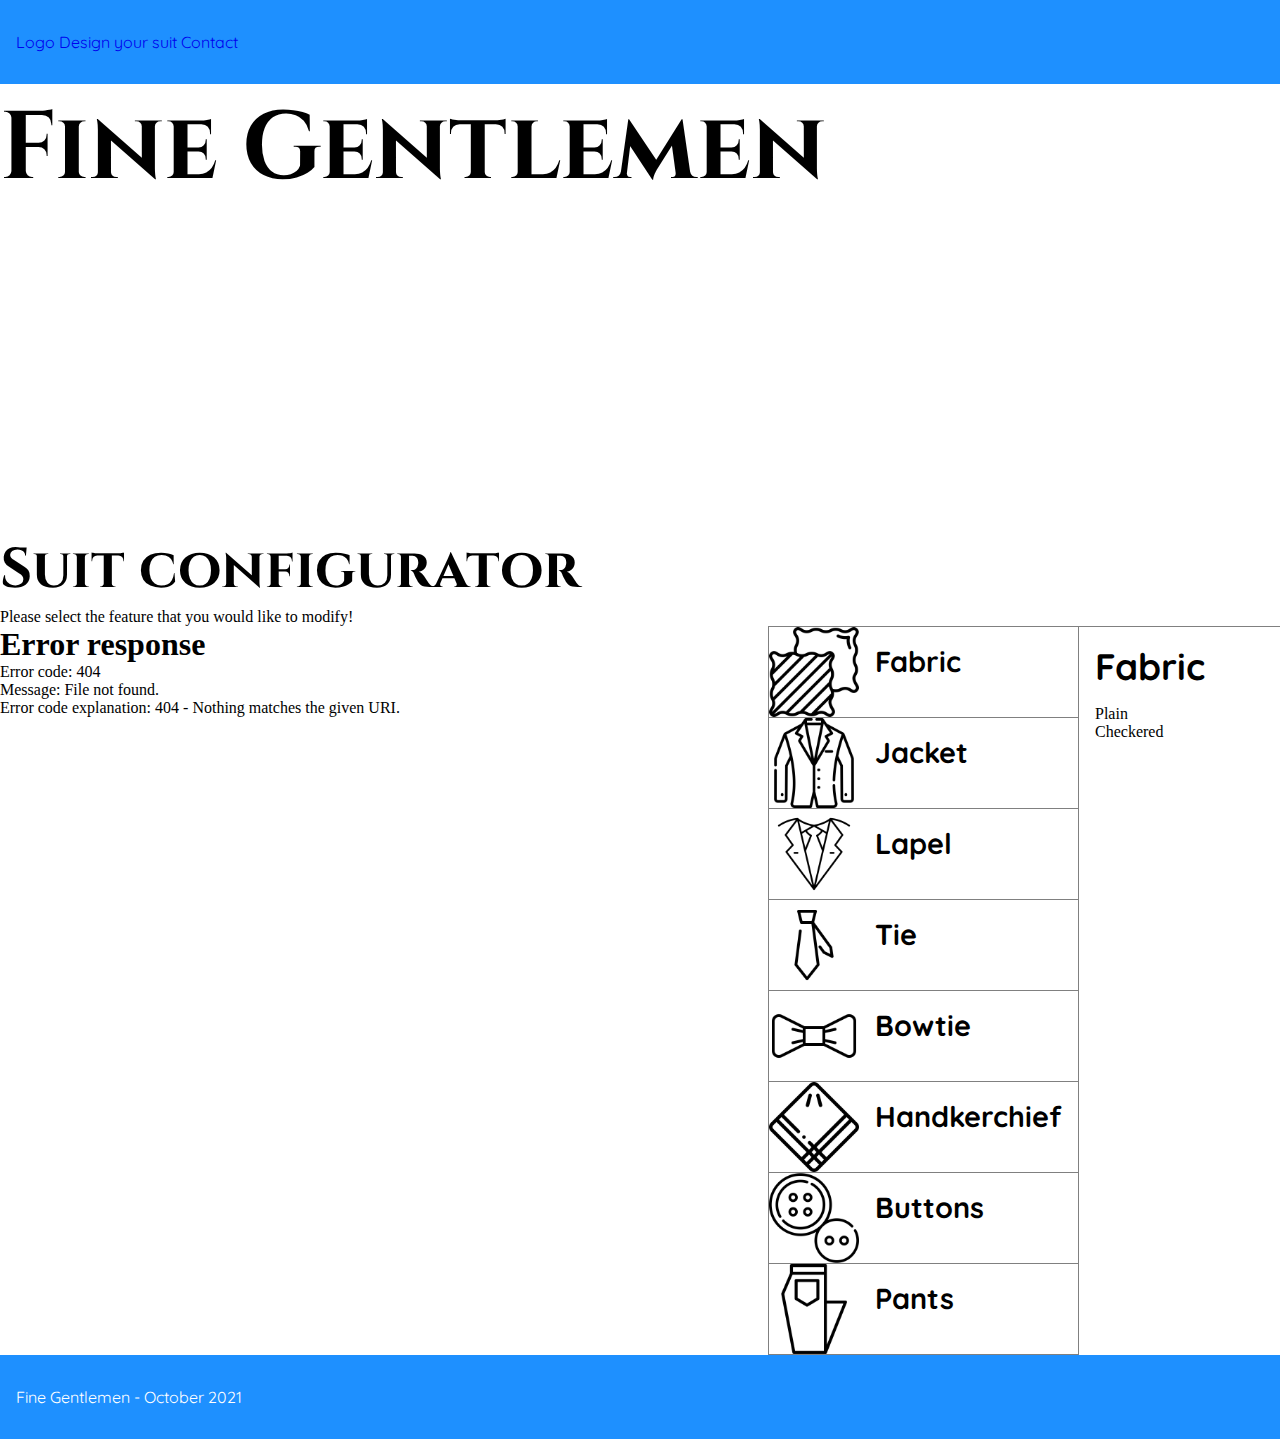
==== index.html @ 58d12330 "Icon_text_fix" ====
<!DOCTYPE html>
<html lang="en">
  <head>
    <meta charset="UTF-8" />
    <meta name="viewport" content="width=device-width, initial-scale=1.0" />
    <meta name="robots" content="noindex" />
    <link rel="preconnect" href="https://fonts.googleapis.com" />
    <link rel="preconnect" href="https://fonts.gstatic.com" crossorigin />
    <link href="https://fonts.googleapis.com/css2?family=Cinzel:wght@600&family=Quicksand:wght@300&display=swap" rel="stylesheet" />
    <link rel="stylesheet" href="style.css" />
    <title>Suit Configurator</title>
  </head>
  <body>
    <header>
      <nav>
        <a class="nav-text" href="#">Logo</a>
        <a class="nav-text" href="#">Design your suit</a>
        <a class="nav-text" href="#">Contact</a>
      </nav>
    </header>

    <main>
      <section id="splash">
        <h1 class="splash-text">Fine Gentlemen</h1>
      </section>

      <h2 class="xl-text">Suit configurator</h2>
      <p>Please select the feature that you would like to modify!</p>

      <section id="configurator">
        <div id="product-preview">
          <img id="Suit_img" src="images/Suit1.png" alt="Basic suit" class="basic" data-feature="basic" />
          <!-- TODO: Add all feature image layers -->
        </div>

        <div id="menu">
          <ul id="attribute-panel">
            <li class="attribute" data-feature="fabric">
              <div class="attribute-header">
                <img class="attribute-img" src="images/fabricsIcon.png" alt="Fabrics Icon" />
                <h4 class="menu-text">Fabric</h4>
              </div>
            </li>

            <li class="attribute" data-feature="jacket">
              <div class="attribute-header">
                <img class="attribute-img" src="images/suitIcon.png" alt="Suit Icon" />
                <h4 class="menu-text">Jacket</h4>
              </div>
            </li>

            <li class="attribute" data-feature="lapel">
              <div class="attribute-header">
                <img class="attribute-img" src="images/LapelIcon.png" alt="Lapel Icon" />
                <h4 class="menu-text">Lapel</h4>
              </div>
            </li>


            <li class="attribute" data-feature="Tie">
              <div class="attribute-header">
                <img class="attribute-img" src="images/tieIcon.png" alt="" />
                <h4 class="menu-text">Tie</h4>
              </div>
            </li>


            <li class="attribute" data-feature="Bowtie">
              <div class="attribute-header">
                <img class="attribute-img" src="images/bowtieIcon.png" alt="" />
                <h4 class="menu-text">Bowtie</h4>
              </div>
            </li>
            <li class="attribute" data-feature="Handkerchief">
              <div class="attribute-header">
                <img class="attribute-img" src="images/handkerchiefIcon.png" alt="" />
                <h4 class="menu-text">Handkerchief</h4>
              </div>
            </li>

            <li class="attribute" data-feature="buttons">
              <div class="attribute-header">
                <img class="attribute-img" src="images/buttonIcon.png" alt="" />
                <h4 class="menu-text">Buttons</h4>
              </div>
            </li>

            <li class="attribute" data-feature="pants">
              <div class="attribute-header">
                <img class="attribute-img" src="images/pantsIcon.png" alt="" />
                <h4 class="menu-text">Pants</h4>
              </div>
            </li>
          </ul>

          <div id="flyout-menu">
            <div class="flyout-panel flyout-panel-display" data-feature="fabric">
              <div class="flyout-header"><h3 class="menu-header-text">Fabric</h3></div>
              <div class="flyout-content">
                <div class="option option-selected">Plain</div>
                <div class="option">Checkered</div>
              </div>
            </div>

            <div class="flyout-panel" data-feature="jacket">
              <div class="flyout-header"><h3 class="menu-header-text">Jacket</h3></div>
              <div class="flyout-content">
                <div class="color-swatches">
                  <div class="color black"></div>
                  <div class="color darkblue color-active"></div>
                  <div class="color lightblue"></div>
                  <div class="color mint"></div>
                </div>
                <div class="color-swatches">
                  <div class="color green"></div>
                  <div class="color white"></div>
                  <div class="color pink"></div>
                  <div class="color purple"></div>
                </div>
              </div>
            </div>

            <div class="flyout-panel" data-feature="lapel">
              <div class="flyout-header"><h3 class="menu-header-text">Lapel</h3></div>
              <div class="flyout-content">
                <div class="color-swatches">
                  <div class="color black color-active"></div>
                  <div class="color darkblue"></div>
                  <div class="color lightblue"></div>
                  <div class="color mint"></div>
                </div>
                <div class="color-swatches">
                  <div class="color green"></div>
                  <div class="color white"></div>
                  <div class="color pink"></div>
                  <div class="color purple"></div>
                </div>
              </div>
            </div>

            <div class="flyout-panel" data-feature="shirt">
              <div class="flyout-header"><h3 class="menu-header-text">Shirt</h3></div>
              <div class="flyout-content">
                <div class="color-swatches">
                  <div class="color black"></div>
                  <div class="color darkblue"></div>
                  <div class="color lightblue"></div>
                  <div class="color mint"></div>
                </div>
                <div class="color-swatches">
                  <div class="color green"></div>
                  <div class="color white color-active"></div>
                  <div class="color pink"></div>
                  <div class="color purple"></div>
                </div>
              </div>
            </div>

            <div class="flyout-panel" data-feature="accessories">
              <div class="flyout-header"><h3 class="menu-header-text">Accessories</h3></div>
              <div class="flyout-content">
                <div class="option">No thanks</div>
                <div class="option option-selected">Tie</div>
                <div class="option">Bowtie</div>
                <div class="color-swatches">
                  <div class="color black color-active"></div>
                  <div class="color darkblue"></div>
                  <div class="color lightblue"></div>
                  <div class="color mint"></div>
                </div>
                <div class="color-swatches">
                  <div class="color green"></div>
                  <div class="color white"></div>
                  <div class="color pink"></div>
                  <div class="color purple"></div>
                </div>
              </div>
            </div>

            <div class="flyout-panel" data-feature="pocket-square">
              <div class="flyout-header"><h3 class="menu-header-text">Pocket square</h3></div>
              <div class="flyout-content">
                <div class="option option-selected">No thanks</div>
                <div class="option">Yes please</div>
                <div class="color-swatches">
                  <div class="color-swatches">
                    <div class="color black"></div>
                    <div class="color darkblue"></div>
                    <div class="color lightblue"></div>
                    <div class="color mint"></div>
                  </div>
                  <div class="color-swatches">
                    <div class="color green"></div>
                    <div class="color white color-active"></div>
                    <div class="color pink"></div>
                    <div class="color purple"></div>
                  </div>
              </div>
            </div>

            <div class="flyout-panel" data-feature="pocket-flaps">
              <div class="flyout-header"><h3 class="menu-header-text">Pocket flaps</h3></div>
              <div class="flyout-content">
                <div class="option option-selected">No thanks</div>
                <div class="option">Yes please</div>
              </div>
            </div>

            <div class="flyout-panel" data-feature="buttons">
              <div class="flyout-header"><h3 class="menu-header-text">Buttons</h3></div>
              <div class="flyout-content">
                <div class="option option-selected">1 button</div>
                <div class="option">2 buttons</div>
              </div>
            </div>

            <div class="flyout-panel" data-feature="pants">
              <div class="flyout-header"><h3 class="menu-header-text">Pants</h3></div>
              <div class="flyout-content">
                <div class="color-swatches">
                  <div class="color-swatches">
                    <div class="color black"></div>
                    <div class="color darkblue color-active"></div>
                    <div class="color lightblue"></div>
                    <div class="color mint"></div>
                  </div>
                  <div class="color-swatches">
                    <div class="color green"></div>
                    <div class="color white"></div>
                    <div class="color pink"></div>
                    <div class="color purple"></div>
                  </div>
                </div>
              </div>
            </div>
          </div>
        </div>
      </section>
    </main>

    <footer>
      <p class="nav-text">Fine Gentlemen - October 2021</p>
    </footer>
    <script src="mainscript.js"></script>
  </body>
</html>
---- style.css ----
* {
  margin: 0;
  padding: 0;
  box-sizing: border-box;
}

html {
  overflow-x: hidden;
}

img {
  width: 100%;
}
#Suit_img {
  height: 60rem;
  width: 20rem;
  margin: 2rem;
  margin-left: 16rem;
}

/* GENERAL STYLING */
header {
  background-color: dodgerblue;
  color: white;
  padding: 2rem 1rem;
}

main {
  background-color: #fff;
}

footer {
  background-color: dodgerblue;
  color: white;
  padding: 2rem 1rem;
}

ul,
li {
  list-style: none;
}

a {
  text-decoration: none;
}

.splash-text {
  font-family: "Cinzel", serif;
  font-size: 6rem;
}

.xl-text {
  font-family: "Cinzel", serif;
  font-size: 3.5rem;
}

.menu-header-text {
  font-family: "Quicksand", sans-serif;
  font-size: 2.3rem;
  padding: 1rem 0 1rem 1rem;
}

.menu-text {
  font-family: "Quicksand", sans-serif;
  font-size: 1.8rem;
  padding: 1rem 1rem 1rem;
}

.attribute-header {
  display: flex;
  text-align: center;
}

.nav-text {
  font-family: "Quicksand", sans-serif;
  font-size: 1rem;
}

.flyout-content {
  padding-left: 1rem;
}

/* SPLASH */
#splash {
  height: 35vw;
  background-image: url("images/splash.jpg");
  background-size: cover;
  background-repeat: no-repeat;
}

/* CONFIGURATOR */
#configurator {
  display: grid;
  grid-template-columns: 3fr 2fr;
}

#menu {
  display: grid;
  grid-template-columns: 1fr 1fr;
}

#product-preview .hide {
  opacity: 0;
}
.attribute-img {
  width: 90px;
  height: 90px;
}

.flyout-panel {
  position: absolute;
  transform: translateX(180%);
  transition: transform 0.3s;
}

.flyout-panel-display {
  transform: translateX(0%);
}

/* Options */
#attribute-panel:first-child {
  border-top: 1px solid grey;
}

li {
  border-right: 1px solid grey;
  border-bottom: 1px solid grey;
  border-left: 1px solid grey;
}

li:hover {
  background-color: #eaeaea;
}

#flyout-menu {
  border-top: 1px solid grey;
}

/* .option-selected */

/* Color swatches */
.color-swatches {
  display: flex;
  flex-direction: row;
  justify-content: space-evenly;
}

.color-active {
  outline: 3px solid orange;
}

.color {
  width: 2rem;
  height: 2rem;
  border-radius: 50%;
}

/* COLORS */
.black {
  background-color: rgb(28, 26, 26);
}

.darkblue {
  background-color: rgb(12, 32, 143);
}

.green {
  background-color: rgb(16, 99, 29);
}

.lightblue {
  background-color: rgb(142, 225, 250);
}

.mint {
  background-color: rgb(131, 255, 214);
}

.pink {
  background-color: rgb(227, 98, 162);
}

.purple {
  background-color: rgb(85, 15, 135);
}

.white {
  background-color: rgb(240, 240, 240);
}
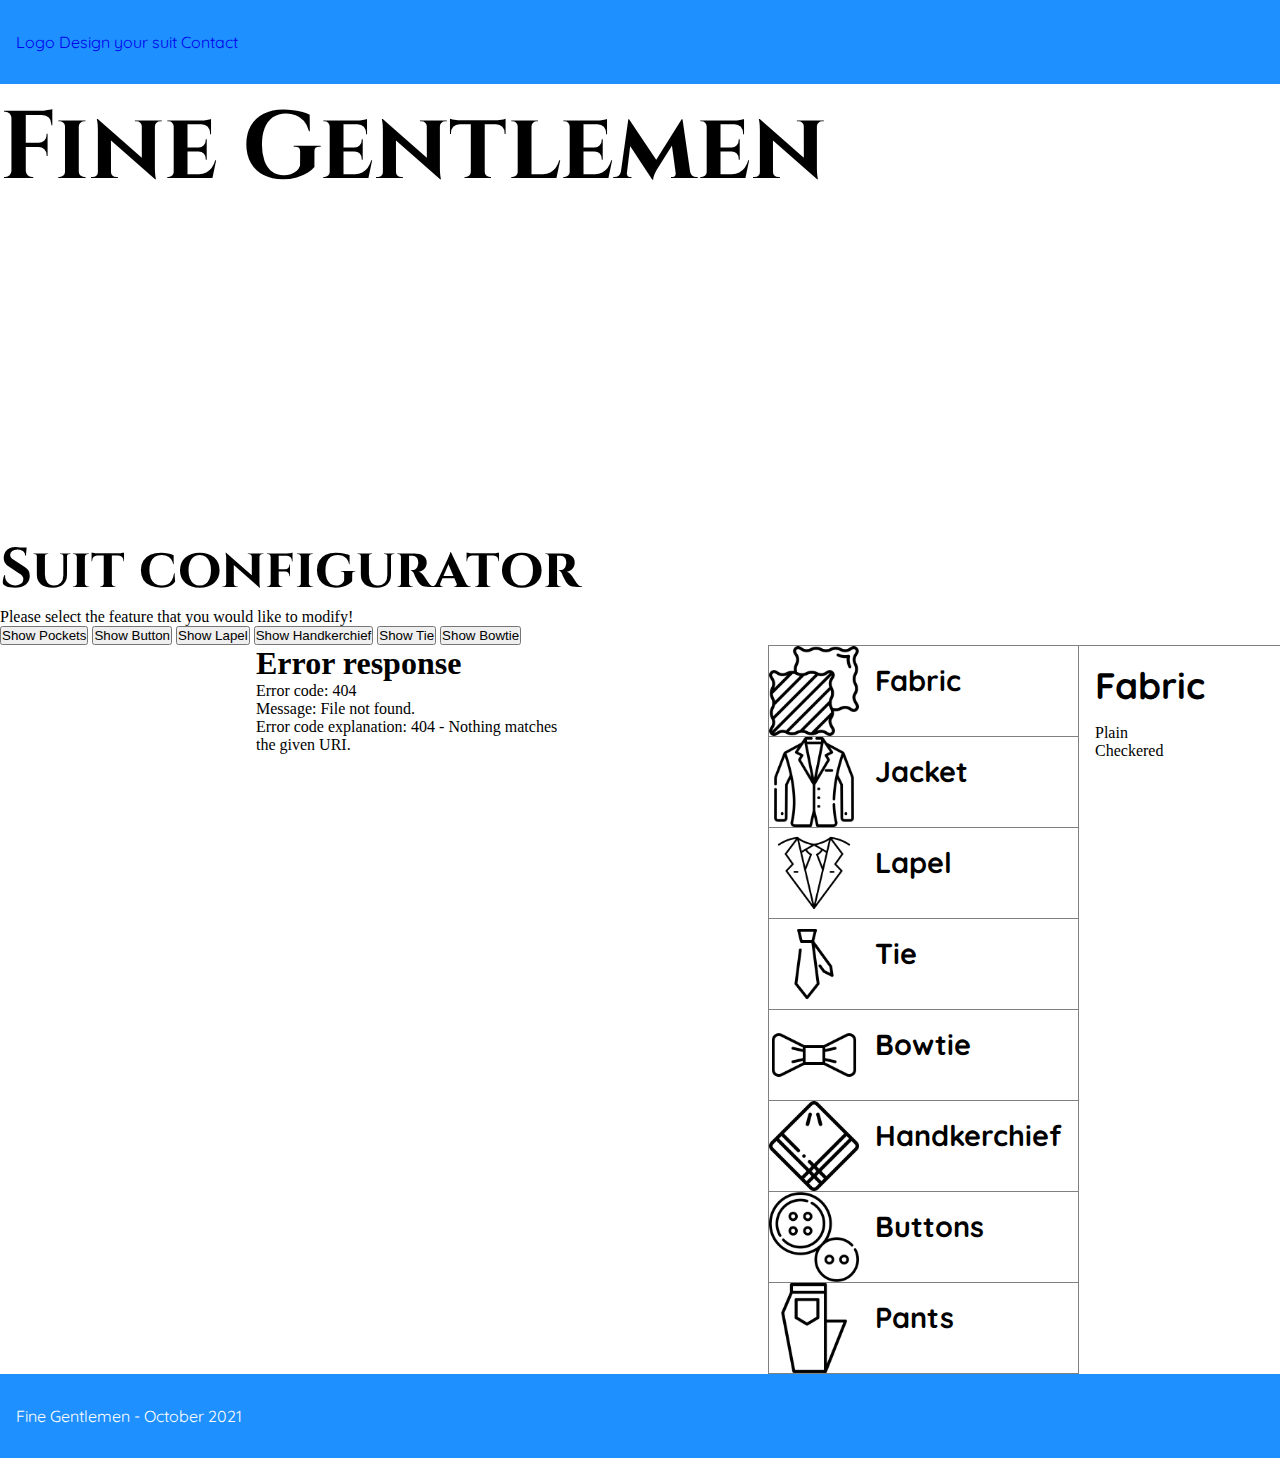
==== commit d13cf058: "Layers_fixed_with_JavaScript" ====
--- a/index.html
+++ b/index.html
@@ -26,10 +26,35 @@
 
       <h2 class="xl-text">Suit configurator</h2>
       <p>Please select the feature that you would like to modify!</p>
-
+        <button onclick="TogglePockets()">Show Pockets</button>
+        <button onclick="ToggleButton()">Show Button</button>
+        <button onclick="ToggleLapel()">Show Lapel</button>
+        <button onclick="ToggleHandkerchief()">Show Handkerchief</button>
+        <button onclick="ToggleTie()">Show Tie</button>
+        <button onclick="ToggleBowtie()">Show Bowtie</button>
       <section id="configurator">
         <div id="product-preview">
-          <img id="Suit_img" src="images/Suit1.png" alt="Basic suit" class="basic" data-feature="basic" />
+         
+          <img id="Layer1" src="images/Suit1.png" alt="Basic suit" class="basic" data-feature="basic" />
+          <div id="myPockets">
+          <img id="Layer2" src="images/Suit2.png" alt="Pockets" class="basic" data-feature="basic" />
+          </div>
+            <div id="myButton">
+          <img id="Layer3" src="images/Suit3.png" alt="Button" class="basic" data-feature="basic" />
+            </div>
+            <div id="myLapel">
+          <img id="Layer4" src="images/Suit4.png" alt="Lapel" class="basic" data-feature="basic" />
+            </div>
+            <div id="myHandkerchief">
+          <img id="Layer5" src="images/Suit5.png" alt="Handkerchief" class="basic" data-feature="basic" />
+            </div>
+                <div id="myTie">
+          <img id="Layer6" src="images/Suit6.png" alt="Tie" class="basic" data-feature="basic" />
+            </div>
+            <div id="myBowtie">
+          <img id="Layer7" src="images/Suit7.png" alt="Bowtie" class="basic" data-feature="basic" />
+            </div>
+          
           <!-- TODO: Add all feature image layers -->
         </div>
 
--- a/style.css
+++ b/style.css
@@ -10,13 +10,71 @@
 
 img {
   width: 100%;
-}
-#Suit_img {
-  height: 60rem;
+
+}
+#product-preview {
+    
+  height: 20rem;
   width: 20rem;
-  margin: 2rem;
-  margin-left: 16rem;
-}
+margin-left: 16rem;
+    
+}
+#Layer1
+{
+ position: relative;
+  top: 0;
+  left: 0;
+}
+#Layer2
+{
+    position: absolute;
+top: 68rem;
+left: 19em;
+width: 14rem;
+}
+
+#Layer3
+{
+       position: absolute;
+    top: 68rem;
+    left: 25rem;
+    width: 3rem;
+}
+#Layer4
+{
+   position: absolute;
+top: 49rem;
+left: 18.2rem;
+width: 16rem;
+height: 14em;
+}
+#Layer5
+{
+position: absolute;
+top: 55rem;
+left: 29rem;
+width: 3rem;
+height: 2rem;
+}
+#Layer6
+{
+  position: absolute;
+top: 49.3rem;
+left: 24.6rem;
+width: 3rem;
+height: 13rem;
+}
+#Layer7
+{
+   position: absolute;
+top: 49.3rem;
+left: 23.3rem;
+width: 6rem;
+height: 3rem;
+}
+
+
+
 
 /* GENERAL STYLING */
 header {
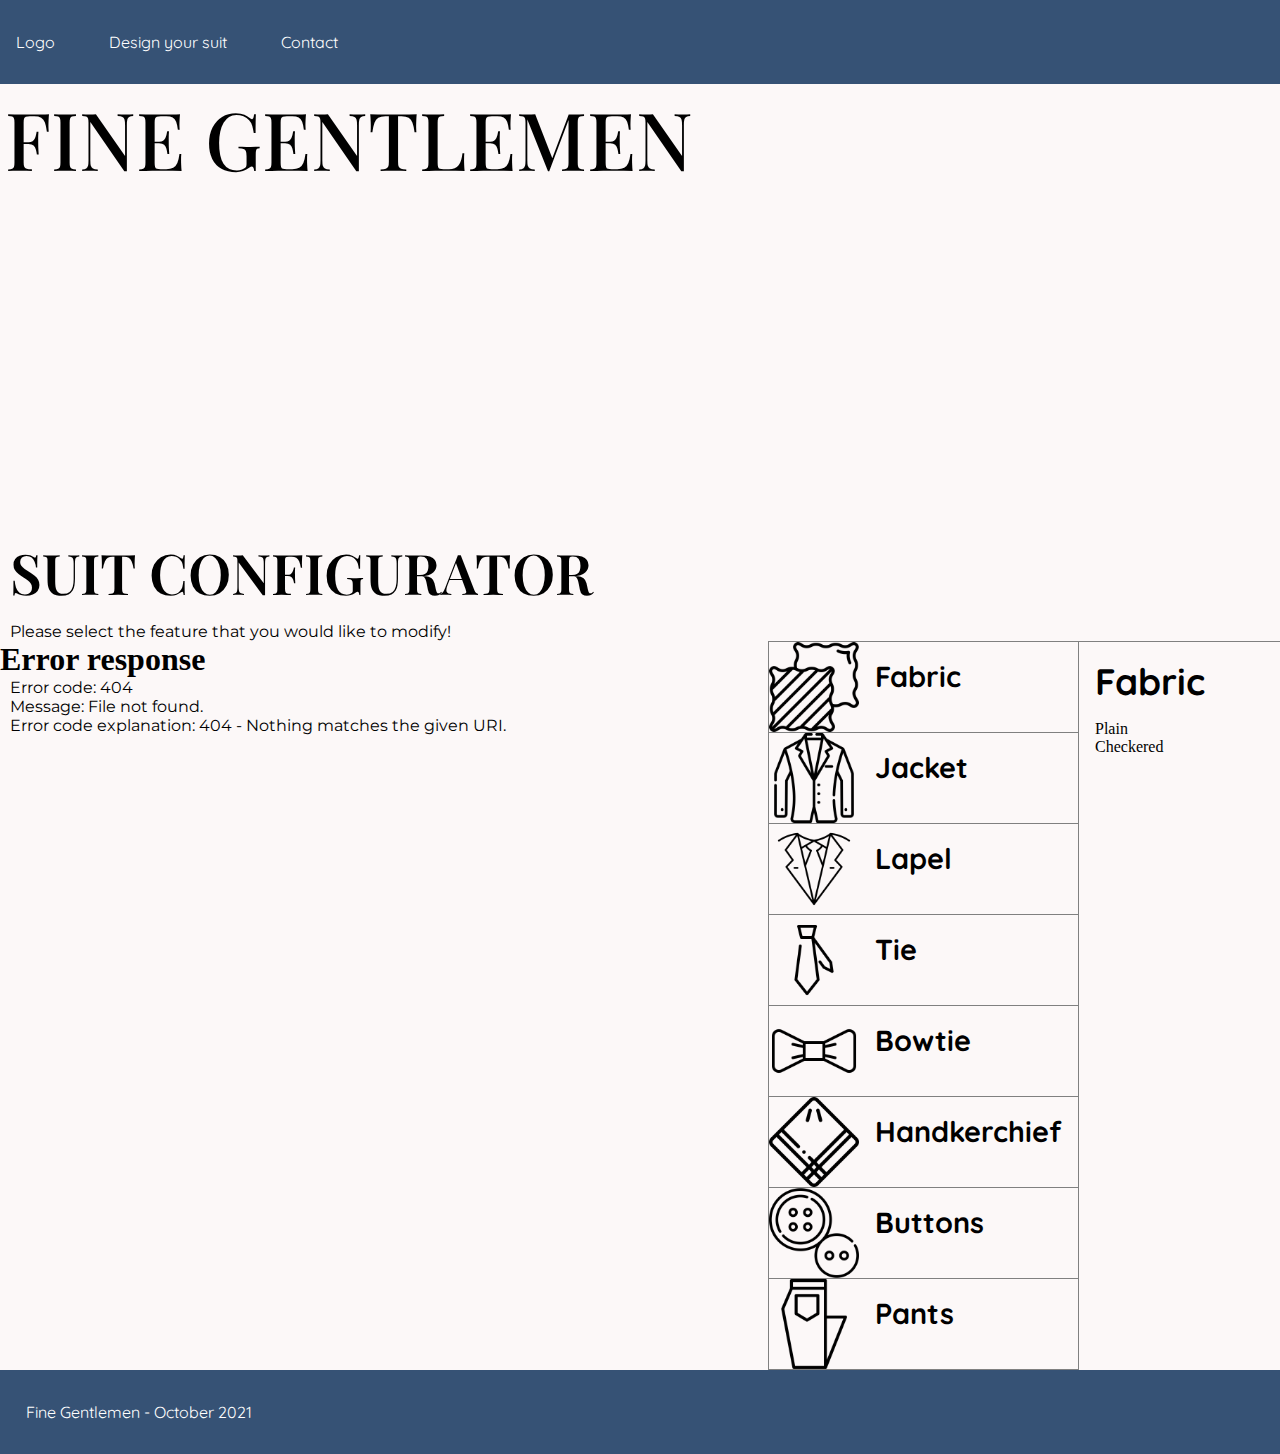
==== commit cbd55cff: "Contact page and styling (footer, header, fonts)" ====
--- a/index.html
+++ b/index.html
@@ -8,53 +8,33 @@
     <link rel="preconnect" href="https://fonts.gstatic.com" crossorigin />
     <link href="https://fonts.googleapis.com/css2?family=Cinzel:wght@600&family=Quicksand:wght@300&display=swap" rel="stylesheet" />
     <link rel="stylesheet" href="style.css" />
+    <link rel="preconnect" href="https://fonts.googleapis.com"> 
+    <link rel="preconnect" href="https://fonts.gstatic.com" crossorigin> 
+    <link href="https://fonts.googleapis.com/css2?family=Lora:wght@500&family=Montserrat:wght@300;400&family=Playfair+Display:wght@500;600&display=swap" rel="stylesheet">
     <title>Suit Configurator</title>
   </head>
   <body>
     <header>
       <nav>
-        <a class="nav-text" href="#">Logo</a>
-        <a class="nav-text" href="#">Design your suit</a>
-        <a class="nav-text" href="#">Contact</a>
+        <a class="nav-text" href="index.html">Logo</a>
+        <a class="nav-text" href="#configurator">Design your suit</a>
+        <a class="nav-text" href="contact.html">Contact</a>
       </nav>
     </header>
 
     <main>
-      <section id="splash">
-        <h1 class="splash-text">Fine Gentlemen</h1>
+      <section id="splashMain">
+        <div>
+        <h1 class="splash-text">FINE GENTLEMEN</h1>
+      </div>
       </section>
 
-      <h2 class="xl-text">Suit configurator</h2>
+      <h2 class="xl-text">SUIT CONFIGURATOR</h2>
       <p>Please select the feature that you would like to modify!</p>
-        <button onclick="TogglePockets()">Show Pockets</button>
-        <button onclick="ToggleButton()">Show Button</button>
-        <button onclick="ToggleLapel()">Show Lapel</button>
-        <button onclick="ToggleHandkerchief()">Show Handkerchief</button>
-        <button onclick="ToggleTie()">Show Tie</button>
-        <button onclick="ToggleBowtie()">Show Bowtie</button>
+
       <section id="configurator">
         <div id="product-preview">
-         
-          <img id="Layer1" src="images/Suit1.png" alt="Basic suit" class="basic" data-feature="basic" />
-          <div id="myPockets">
-          <img id="Layer2" src="images/Suit2.png" alt="Pockets" class="basic" data-feature="basic" />
-          </div>
-            <div id="myButton">
-          <img id="Layer3" src="images/Suit3.png" alt="Button" class="basic" data-feature="basic" />
-            </div>
-            <div id="myLapel">
-          <img id="Layer4" src="images/Suit4.png" alt="Lapel" class="basic" data-feature="basic" />
-            </div>
-            <div id="myHandkerchief">
-          <img id="Layer5" src="images/Suit5.png" alt="Handkerchief" class="basic" data-feature="basic" />
-            </div>
-                <div id="myTie">
-          <img id="Layer6" src="images/Suit6.png" alt="Tie" class="basic" data-feature="basic" />
-            </div>
-            <div id="myBowtie">
-          <img id="Layer7" src="images/Suit7.png" alt="Bowtie" class="basic" data-feature="basic" />
-            </div>
-          
+          <img id="Suit_img" src="images/Suit1.png" alt="Basic suit" class="basic" data-feature="basic" />
           <!-- TODO: Add all feature image layers -->
         </div>
 
--- a/style.css
+++ b/style.css
@@ -10,85 +10,27 @@
 
 img {
   width: 100%;
-
-}
-#product-preview {
-    
-  height: 20rem;
+}
+#Suit_img {
+  height: 60rem;
   width: 20rem;
-margin-left: 16rem;
-    
-}
-#Layer1
-{
- position: relative;
-  top: 0;
-  left: 0;
-}
-#Layer2
-{
-    position: absolute;
-top: 68rem;
-left: 19em;
-width: 14rem;
-}
-
-#Layer3
-{
-       position: absolute;
-    top: 68rem;
-    left: 25rem;
-    width: 3rem;
-}
-#Layer4
-{
-   position: absolute;
-top: 49rem;
-left: 18.2rem;
-width: 16rem;
-height: 14em;
-}
-#Layer5
-{
-position: absolute;
-top: 55rem;
-left: 29rem;
-width: 3rem;
-height: 2rem;
-}
-#Layer6
-{
-  position: absolute;
-top: 49.3rem;
-left: 24.6rem;
-width: 3rem;
-height: 13rem;
-}
-#Layer7
-{
-   position: absolute;
-top: 49.3rem;
-left: 23.3rem;
-width: 6rem;
-height: 3rem;
-}
-
-
-
+  margin: 2rem;
+  margin-left: 16rem;
+}
 
 /* GENERAL STYLING */
 header {
-  background-color: dodgerblue;
+  background-color: #365275;
   color: white;
   padding: 2rem 1rem;
 }
 
 main {
-  background-color: #fff;
+  background-color: #fcf8f8;
 }
 
 footer {
-  background-color: dodgerblue;
+  background-color: #365275;
   color: white;
   padding: 2rem 1rem;
 }
@@ -102,14 +44,37 @@
   text-decoration: none;
 }
 
+p {
+  margin-left: 10px;
+  font-family: "montserrat", sans-serif;
+  font-weight: 400;
+}
+
 .splash-text {
-  font-family: "Cinzel", serif;
-  font-size: 6rem;
+  font-family: "Playfair Display", serif;
+  font-size: 5rem;
+  margin-left: 5px;
+  font-weight: 500;
+}
+
+.ivory {
+  color: ivory;
 }
 
 .xl-text {
-  font-family: "Cinzel", serif;
+  font-family: "Playfair Display", serif;
   font-size: 3.5rem;
+  margin-left: 10px;
+  padding-bottom: 1%;
+  font-weight: 600;
+}
+
+.med-text {
+  font-family: "Playfair Display", serif;
+  font-size: 2.5rem;
+  padding-top: 5%;
+  font-weight: 500;
+  text-align: center;
 }
 
 .menu-header-text {
@@ -132,6 +97,8 @@
 .nav-text {
   font-family: "Quicksand", sans-serif;
   font-size: 1rem;
+  color: white;
+  margin-right: 4%;
 }
 
 .flyout-content {
@@ -139,11 +106,38 @@
 }
 
 /* SPLASH */
-#splash {
-  height: 35vw;
+#splashMain {
+  width: 100vw;
+  height: 50vh;
   background-image: url("images/splash.jpg");
   background-size: cover;
   background-repeat: no-repeat;
+  display: grid;
+  background-position: 56% 48%;
+  grid-template-columns: 1fr 1fr 1fr;
+  grid-template-rows: 1fr 1fr 1fr;
+}
+
+#splashMain div {
+  grid-column: 1/3;
+  grid-row: 1/3;
+}
+
+#splashContact {
+  width: 100vw;
+  height: 50vh;
+  background-image: url("images/phoneGuy.jpg");
+  background-size: cover;
+  background-repeat: no-repeat;
+  display: grid;
+  background-position: 54% 67%;
+  grid-template-columns: 1fr 1fr 1fr;
+  grid-template-rows: 1fr 1fr 1fr;
+}
+
+#splashContact div {
+  grid-column: 1/3;
+  grid-row: 1/3;
 }
 
 /* CONFIGURATOR */
@@ -245,3 +239,44 @@
 .white {
   background-color: rgb(240, 240, 240);
 }
+
+#twoColumns {
+  display: grid;
+  grid-template-columns: 1fr 1fr;
+  max-width: 60vw;
+  padding: 2%;
+  margin: 0 auto;
+}
+
+.columnContainer {
+  padding: 5%;
+}
+
+#messageForm {
+  width: 25vw;
+  height: 20vh;
+}
+
+.formStuff {
+  font-family: "montserrat", sans-serif;
+  font-weight: 300;
+  color: gray;
+}
+
+#submitButton {
+  width: 80px;
+  height: 30px;
+  background-color: #8f9c72;
+  border: #8f9c72;
+  color: white;
+  border-radius: 10%;
+}
+
+@media (orientation: portrait) and (min-width: 600px) {
+  .splash-text {
+    font-size: 6rem;
+  }
+  #splash {
+    height: 65vh;
+  }
+}
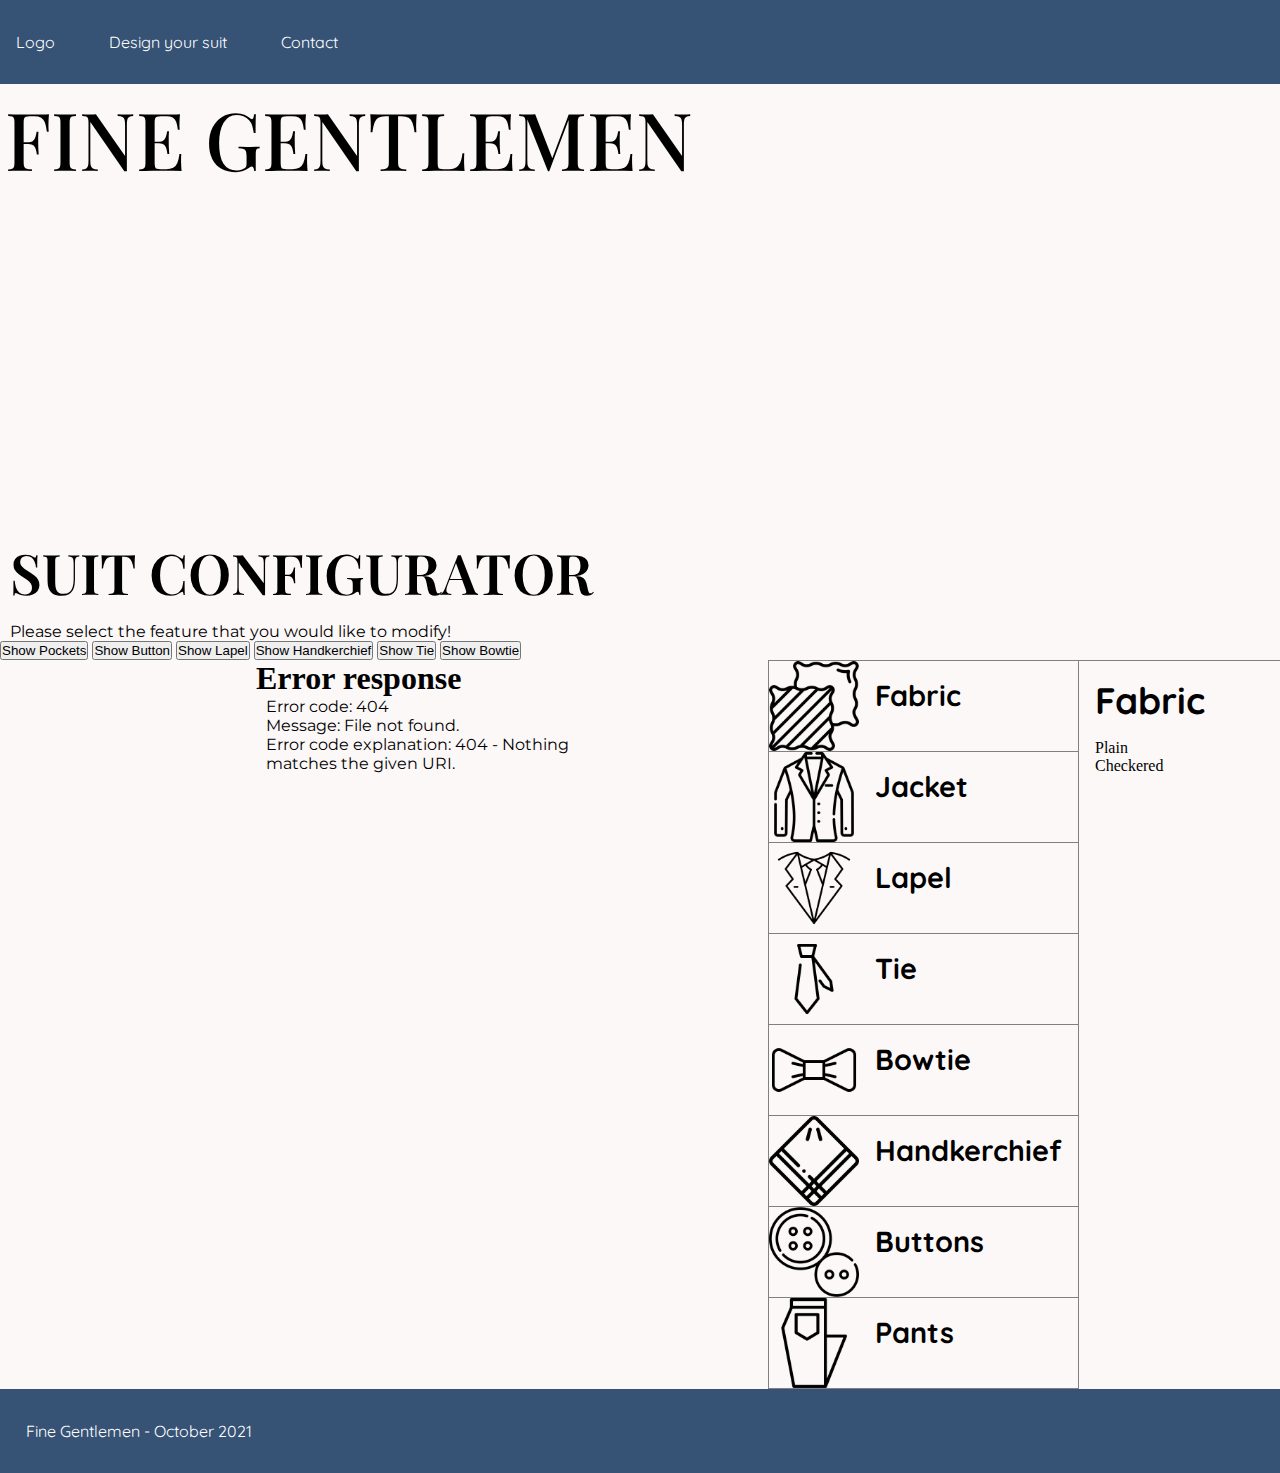
==== commit 7c8fb64d: "Merge branch 'main' of https://github.com/StinePS/12c_02_04_suit_configurator" ====
--- a/index.html
+++ b/index.html
@@ -31,10 +31,35 @@
 
       <h2 class="xl-text">SUIT CONFIGURATOR</h2>
       <p>Please select the feature that you would like to modify!</p>
-
+        <button onclick="TogglePockets()">Show Pockets</button>
+        <button onclick="ToggleButton()">Show Button</button>
+        <button onclick="ToggleLapel()">Show Lapel</button>
+        <button onclick="ToggleHandkerchief()">Show Handkerchief</button>
+        <button onclick="ToggleTie()">Show Tie</button>
+        <button onclick="ToggleBowtie()">Show Bowtie</button>
       <section id="configurator">
         <div id="product-preview">
-          <img id="Suit_img" src="images/Suit1.png" alt="Basic suit" class="basic" data-feature="basic" />
+         
+          <img id="Layer1" src="images/Suit1.png" alt="Basic suit" class="basic" data-feature="basic" />
+          <div id="myPockets">
+          <img id="Layer2" src="images/Suit2.png" alt="Pockets" class="basic" data-feature="basic" />
+          </div>
+            <div id="myButton">
+          <img id="Layer3" src="images/Suit3.png" alt="Button" class="basic" data-feature="basic" />
+            </div>
+            <div id="myLapel">
+          <img id="Layer4" src="images/Suit4.png" alt="Lapel" class="basic" data-feature="basic" />
+            </div>
+            <div id="myHandkerchief">
+          <img id="Layer5" src="images/Suit5.png" alt="Handkerchief" class="basic" data-feature="basic" />
+            </div>
+                <div id="myTie">
+          <img id="Layer6" src="images/Suit6.png" alt="Tie" class="basic" data-feature="basic" />
+            </div>
+            <div id="myBowtie">
+          <img id="Layer7" src="images/Suit7.png" alt="Bowtie" class="basic" data-feature="basic" />
+            </div>
+          
           <!-- TODO: Add all feature image layers -->
         </div>
 
--- a/style.css
+++ b/style.css
@@ -10,13 +10,71 @@
 
 img {
   width: 100%;
-}
-#Suit_img {
-  height: 60rem;
+
+}
+#product-preview {
+    
+  height: 20rem;
   width: 20rem;
-  margin: 2rem;
-  margin-left: 16rem;
-}
+margin-left: 16rem;
+    
+}
+#Layer1
+{
+ position: relative;
+  top: 0;
+  left: 0;
+}
+#Layer2
+{
+    position: absolute;
+top: 68rem;
+left: 19em;
+width: 14rem;
+}
+
+#Layer3
+{
+       position: absolute;
+    top: 68rem;
+    left: 25rem;
+    width: 3rem;
+}
+#Layer4
+{
+   position: absolute;
+top: 49rem;
+left: 18.2rem;
+width: 16rem;
+height: 14em;
+}
+#Layer5
+{
+position: absolute;
+top: 55rem;
+left: 29rem;
+width: 3rem;
+height: 2rem;
+}
+#Layer6
+{
+  position: absolute;
+top: 49.3rem;
+left: 24.6rem;
+width: 3rem;
+height: 13rem;
+}
+#Layer7
+{
+   position: absolute;
+top: 49.3rem;
+left: 23.3rem;
+width: 6rem;
+height: 3rem;
+}
+
+
+
 
 /* GENERAL STYLING */
 header {
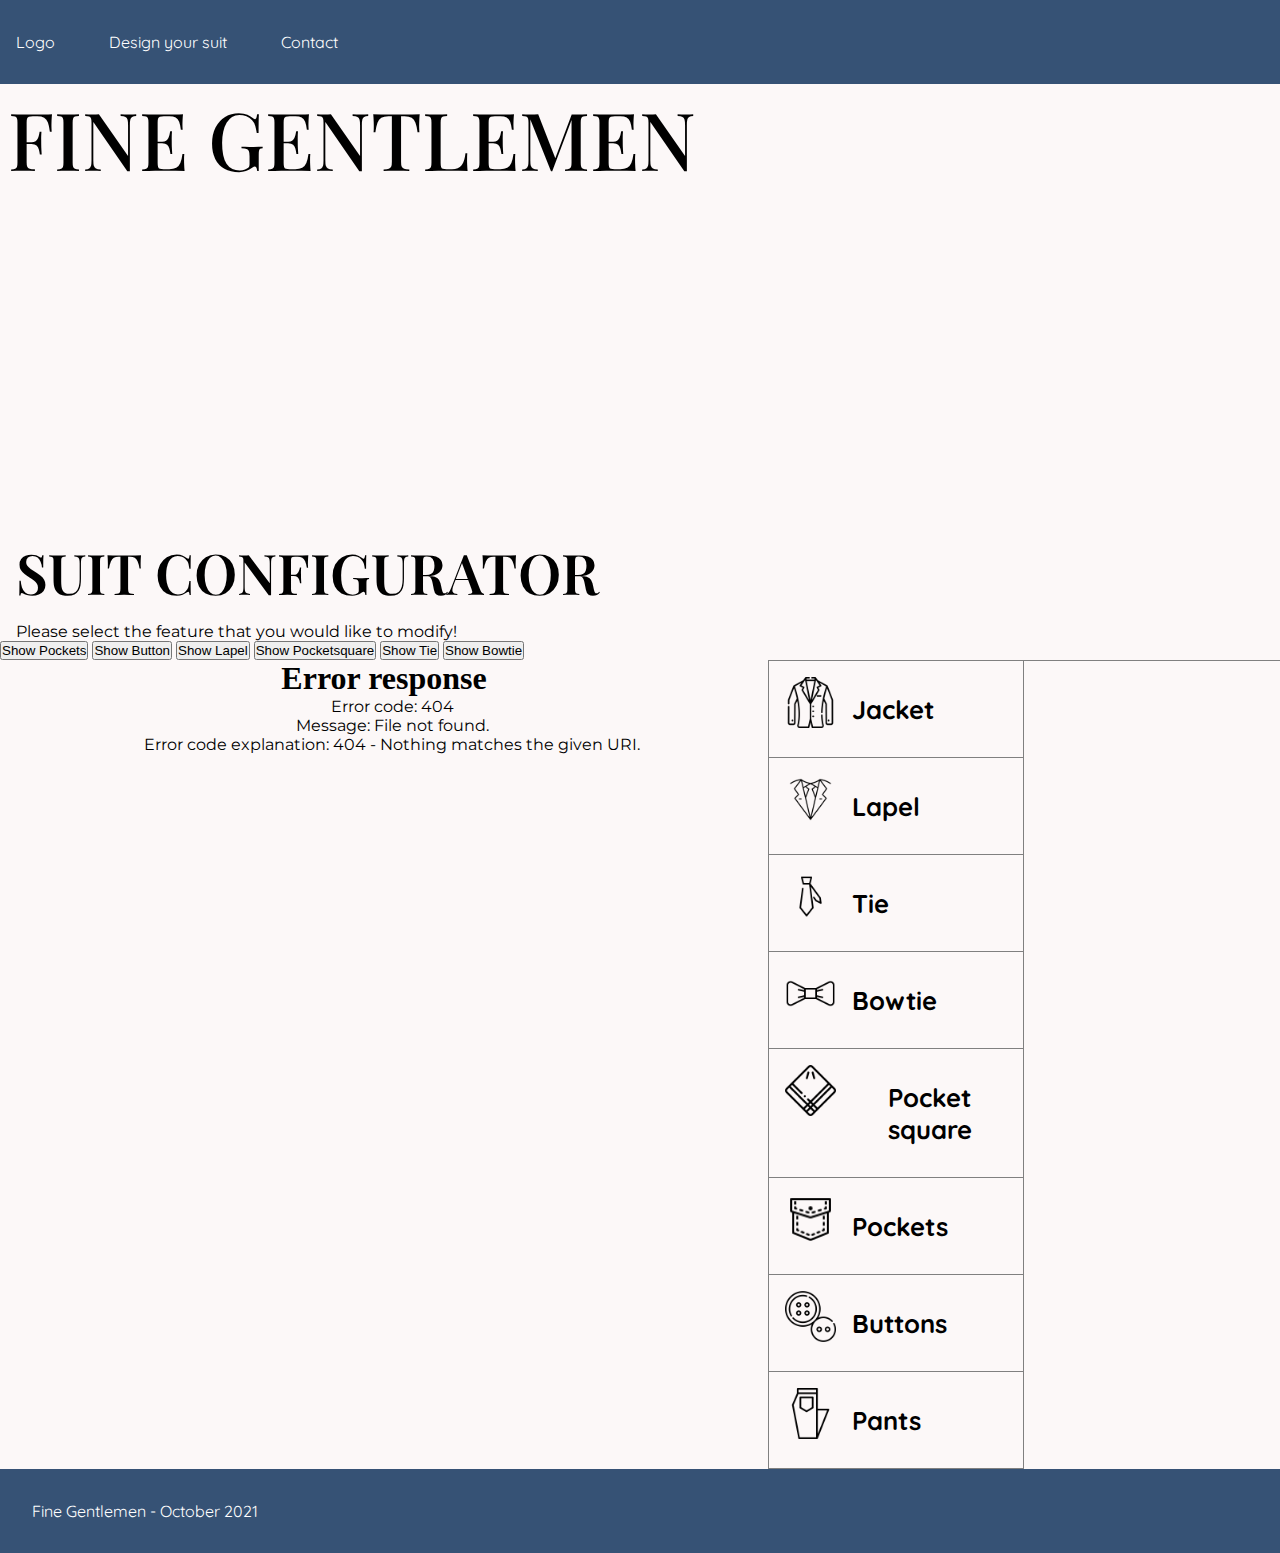
==== commit bdec1768: "Styling more or less done, mod and color missing" ====
--- a/index.html
+++ b/index.html
@@ -8,9 +8,9 @@
     <link rel="preconnect" href="https://fonts.gstatic.com" crossorigin />
     <link href="https://fonts.googleapis.com/css2?family=Cinzel:wght@600&family=Quicksand:wght@300&display=swap" rel="stylesheet" />
     <link rel="stylesheet" href="style.css" />
-    <link rel="preconnect" href="https://fonts.googleapis.com"> 
-    <link rel="preconnect" href="https://fonts.gstatic.com" crossorigin> 
-    <link href="https://fonts.googleapis.com/css2?family=Lora:wght@500&family=Montserrat:wght@300;400&family=Playfair+Display:wght@500;600&display=swap" rel="stylesheet">
+    <link rel="preconnect" href="https://fonts.googleapis.com" />
+    <link rel="preconnect" href="https://fonts.gstatic.com" crossorigin />
+    <link href="https://fonts.googleapis.com/css2?family=Lora:wght@500&family=Montserrat:wght@300;400&family=Playfair+Display:wght@500;600&display=swap" rel="stylesheet" />
     <title>Suit Configurator</title>
   </head>
   <body>
@@ -25,22 +25,23 @@
     <main>
       <section id="splashMain">
         <div>
-        <h1 class="splash-text">FINE GENTLEMEN</h1>
-      </div>
+          <h1 class="splash-text">FINE GENTLEMEN</h1>
+        </div>
       </section>
 
       <h2 class="xl-text">SUIT CONFIGURATOR</h2>
       <p>Please select the feature that you would like to modify!</p>
-        <button onclick="TogglePockets()">Show Pockets</button>
-        <button onclick="ToggleButton()">Show Button</button>
-        <button onclick="ToggleLapel()">Show Lapel</button>
-        <button onclick="ToggleHandkerchief()">Show Handkerchief</button>
-        <button onclick="ToggleTie()">Show Tie</button>
-        <button onclick="ToggleBowtie()">Show Bowtie</button>
+      <button onclick="togglePockets()">Show Pockets</button>
+      <button onclick="toggleButton()">Show Button</button>
+      <button onclick="toggleLapel()">Show Lapel</button>
+      <button onclick="togglePocketsquare()">Show Pocketsquare</button>
+      <button onclick="toggleTie()">Show Tie</button>
+      <button onclick="toggleBowtie()">Show Bowtie</button>
       <section id="configurator">
         <div id="product-preview">
-         
-          <img id="Layer1" src="images/Suit1.png" alt="Basic suit" class="basic" data-feature="basic" />
+          <!-- SVG and images inserted here -->
+
+          <!-- <img id="Layer1" src="images/Suit1.png" alt="Basic suit" class="basic" data-feature="basic" />
           <div id="myPockets">
           <img id="Layer2" src="images/Suit2.png" alt="Pockets" class="basic" data-feature="basic" />
           </div>
@@ -59,18 +60,17 @@
             <div id="myBowtie">
           <img id="Layer7" src="images/Suit7.png" alt="Bowtie" class="basic" data-feature="basic" />
             </div>
-          
-          <!-- TODO: Add all feature image layers -->
+        </div> -->
         </div>
 
         <div id="menu">
           <ul id="attribute-panel">
-            <li class="attribute" data-feature="fabric">
+            <!-- <li class="attribute" data-feature="fabric">
               <div class="attribute-header">
                 <img class="attribute-img" src="images/fabricsIcon.png" alt="Fabrics Icon" />
                 <h4 class="menu-text">Fabric</h4>
               </div>
-            </li>
+            </li> -->
 
             <li class="attribute" data-feature="jacket">
               <div class="attribute-header">
@@ -86,25 +86,31 @@
               </div>
             </li>
 
-
-            <li class="attribute" data-feature="Tie">
+            <li class="attribute" data-feature="tie">
               <div class="attribute-header">
                 <img class="attribute-img" src="images/tieIcon.png" alt="" />
                 <h4 class="menu-text">Tie</h4>
               </div>
             </li>
 
-
-            <li class="attribute" data-feature="Bowtie">
+            <li class="attribute" data-feature="bowtie">
               <div class="attribute-header">
                 <img class="attribute-img" src="images/bowtieIcon.png" alt="" />
                 <h4 class="menu-text">Bowtie</h4>
               </div>
             </li>
-            <li class="attribute" data-feature="Handkerchief">
+
+            <li class="attribute" data-feature="pocketsquare">
               <div class="attribute-header">
                 <img class="attribute-img" src="images/handkerchiefIcon.png" alt="" />
-                <h4 class="menu-text">Handkerchief</h4>
+                <h4 class="menu-text">Pocket square</h4>
+              </div>
+            </li>
+
+            <li class="attribute" data-feature="pockets">
+              <div class="attribute-header">
+                <img class="attribute-img" src="images/pocketIcon.png" alt="Pocket Icon" />
+                <h4 class="menu-text">Pockets</h4>
               </div>
             </li>
 
@@ -124,13 +130,15 @@
           </ul>
 
           <div id="flyout-menu">
-            <div class="flyout-panel flyout-panel-display" data-feature="fabric">
+            <!-- <div class="flyout-panel flyout-panel-display" data-feature="fabric">
               <div class="flyout-header"><h3 class="menu-header-text">Fabric</h3></div>
               <div class="flyout-content">
-                <div class="option option-selected">Plain</div>
-                <div class="option">Checkered</div>
-              </div>
-            </div>
+                <input type="radio" id="fabric-false" name="radio-fabric" value="fabric-plain" checked />
+                <label for="fabric-false">Plain</label><br />
+                <input type="radio" id="fabric-true" name="radio-fabric" value="fabric-checkered" />
+                <label for="fabric-true">Checkered</label>
+              </div>
+            </div> -->
 
             <div class="flyout-panel" data-feature="jacket">
               <div class="flyout-header"><h3 class="menu-header-text">Jacket</h3></div>
@@ -140,8 +148,6 @@
                   <div class="color darkblue color-active"></div>
                   <div class="color lightblue"></div>
                   <div class="color mint"></div>
-                </div>
-                <div class="color-swatches">
                   <div class="color green"></div>
                   <div class="color white"></div>
                   <div class="color pink"></div>
@@ -153,31 +159,68 @@
             <div class="flyout-panel" data-feature="lapel">
               <div class="flyout-header"><h3 class="menu-header-text">Lapel</h3></div>
               <div class="flyout-content">
+                <input type="radio" id="lapel-false" name="radio-lapel" value="lapel-standard" checked />
+                <label for="lapel-false">Standard</label><br />
+                <input type="radio" id="lapel-true" name="radio-lapel" value="lapel-wide" />
+                <label for="lapel-true">Wide</label>
+              </div>
+            </div>
+
+            <div class="flyout-panel" data-feature="tie">
+              <div class="flyout-header"><h3 class="menu-header-text">Tie</h3></div>
+              <div class="flyout-content">
+                <input type="radio" id="tie-false" name="radio-tie" value="tie-false" />
+                <label for="tie-false">No thanks</label><br />
+                <input type="radio" id="tie-true" name="radio-tie" value="tie-true" checked />
+                <label for="tie-true">Yes please</label>
+
                 <div class="color-swatches">
                   <div class="color black color-active"></div>
                   <div class="color darkblue"></div>
                   <div class="color lightblue"></div>
                   <div class="color mint"></div>
-                </div>
-                <div class="color-swatches">
-                  <div class="color green"></div>
-                  <div class="color white"></div>
-                  <div class="color pink"></div>
-                  <div class="color purple"></div>
-                </div>
-              </div>
-            </div>
-
-            <div class="flyout-panel" data-feature="shirt">
-              <div class="flyout-header"><h3 class="menu-header-text">Shirt</h3></div>
-              <div class="flyout-content">
+                  <div class="color green"></div>
+                  <div class="color white"></div>
+                  <div class="color pink"></div>
+                  <div class="color purple"></div>
+                </div>
+              </div>
+            </div>
+
+            <div class="flyout-panel" data-feature="bowtie">
+              <div class="flyout-header"><h3 class="menu-header-text">Bowtie</h3></div>
+              <div class="flyout-content">
+                <input type="radio" id="bowtie-false" name="radio-bowtie" value="bowtie-false" checked />
+                <label for="bowtie-false">No thanks</label><br />
+                <input type="radio" id="bowtie-true" name="radio-bowtie" value="bowtie-true" />
+                <label for="bowtie-true">Yes please</label>
+
+                <div class="color-swatches">
+                  <div class="color black color-active"></div>
+                  <div class="color darkblue"></div>
+                  <div class="color lightblue"></div>
+                  <div class="color mint"></div>
+                  <div class="color green"></div>
+                  <div class="color white"></div>
+                  <div class="color pink"></div>
+                  <div class="color purple"></div>
+                </div>
+              </div>
+            </div>
+
+            <div class="flyout-panel" data-feature="pocketsquare">
+              <div class="flyout-header"><h3 class="menu-header-text">Pocket square</h3></div>
+              <div class="flyout-content">
+                <input type="radio" id="pocketsquare-false" name="radio-pocketsquare" value="pocketsquare-false" />
+                <label for="pocketsquare-false">No thanks</label><br />
+                <input type="radio" id="pocketsquare-true" name="radio-pocketsquare" value="pocketsquare-true" checked />
+                <label for="pocketsquare-true">Yes please</label>
+
                 <div class="color-swatches">
                   <div class="color black"></div>
                   <div class="color darkblue"></div>
                   <div class="color lightblue"></div>
                   <div class="color mint"></div>
-                </div>
-                <div class="color-swatches">
                   <div class="color green"></div>
                   <div class="color white color-active"></div>
                   <div class="color pink"></div>
@@ -186,53 +229,13 @@
               </div>
             </div>
 
-            <div class="flyout-panel" data-feature="accessories">
-              <div class="flyout-header"><h3 class="menu-header-text">Accessories</h3></div>
-              <div class="flyout-content">
-                <div class="option">No thanks</div>
-                <div class="option option-selected">Tie</div>
-                <div class="option">Bowtie</div>
-                <div class="color-swatches">
-                  <div class="color black color-active"></div>
-                  <div class="color darkblue"></div>
-                  <div class="color lightblue"></div>
-                  <div class="color mint"></div>
-                </div>
-                <div class="color-swatches">
-                  <div class="color green"></div>
-                  <div class="color white"></div>
-                  <div class="color pink"></div>
-                  <div class="color purple"></div>
-                </div>
-              </div>
-            </div>
-
-            <div class="flyout-panel" data-feature="pocket-square">
-              <div class="flyout-header"><h3 class="menu-header-text">Pocket square</h3></div>
-              <div class="flyout-content">
-                <div class="option option-selected">No thanks</div>
-                <div class="option">Yes please</div>
-                <div class="color-swatches">
-                  <div class="color-swatches">
-                    <div class="color black"></div>
-                    <div class="color darkblue"></div>
-                    <div class="color lightblue"></div>
-                    <div class="color mint"></div>
-                  </div>
-                  <div class="color-swatches">
-                    <div class="color green"></div>
-                    <div class="color white color-active"></div>
-                    <div class="color pink"></div>
-                    <div class="color purple"></div>
-                  </div>
-              </div>
-            </div>
-
-            <div class="flyout-panel" data-feature="pocket-flaps">
-              <div class="flyout-header"><h3 class="menu-header-text">Pocket flaps</h3></div>
-              <div class="flyout-content">
-                <div class="option option-selected">No thanks</div>
-                <div class="option">Yes please</div>
+            <div class="flyout-panel" data-feature="pockets">
+              <div class="flyout-header"><h3 class="menu-header-text">Pocket Flaps</h3></div>
+              <div class="flyout-content">
+                <input type="radio" id="pockets-false" name="radio-pockets" value="pockets-false" checked />
+                <label for="lapel-false">No thanks</label><br />
+                <input type="radio" id="pockets-true" name="radio-pockets" value="pockets-true" />
+                <label for="lapel-true">Yes please</label>
               </div>
             </div>
 
@@ -248,18 +251,14 @@
               <div class="flyout-header"><h3 class="menu-header-text">Pants</h3></div>
               <div class="flyout-content">
                 <div class="color-swatches">
-                  <div class="color-swatches">
-                    <div class="color black"></div>
-                    <div class="color darkblue color-active"></div>
-                    <div class="color lightblue"></div>
-                    <div class="color mint"></div>
-                  </div>
-                  <div class="color-swatches">
-                    <div class="color green"></div>
-                    <div class="color white"></div>
-                    <div class="color pink"></div>
-                    <div class="color purple"></div>
-                  </div>
+                  <div class="color black"></div>
+                  <div class="color darkblue color-active"></div>
+                  <div class="color lightblue"></div>
+                  <div class="color mint"></div>
+                  <div class="color green"></div>
+                  <div class="color white"></div>
+                  <div class="color pink"></div>
+                  <div class="color purple"></div>
                 </div>
               </div>
             </div>
@@ -271,6 +270,6 @@
     <footer>
       <p class="nav-text">Fine Gentlemen - October 2021</p>
     </footer>
-    <script src="mainscript.js"></script>
+    <script src="script.js"></script>
   </body>
 </html>
--- a/style.css
+++ b/style.css
@@ -10,71 +10,64 @@
 
 img {
   width: 100%;
-
-}
-#product-preview {
-    
+}
+
+/* #product-preview {
   height: 20rem;
   width: 20rem;
-margin-left: 16rem;
-    
-}
-#Layer1
-{
- position: relative;
+  margin-left: 16rem;
+} */
+
+#layer1 {
+  position: relative;
   top: 0;
   left: 0;
 }
-#Layer2
-{
-    position: absolute;
-top: 68rem;
-left: 19em;
-width: 14rem;
-}
-
-#Layer3
-{
-       position: absolute;
-    top: 68rem;
-    left: 25rem;
-    width: 3rem;
-}
-#Layer4
-{
-   position: absolute;
-top: 49rem;
-left: 18.2rem;
-width: 16rem;
-height: 14em;
-}
-#Layer5
-{
-position: absolute;
-top: 55rem;
-left: 29rem;
-width: 3rem;
-height: 2rem;
-}
-#Layer6
-{
+
+#layer2,
+#layer3,
+#layer4,
+#layer5,
+#layer6,
+#layer7 {
   position: absolute;
-top: 49.3rem;
-left: 24.6rem;
-width: 3rem;
-height: 13rem;
-}
-#Layer7
-{
-   position: absolute;
-top: 49.3rem;
-left: 23.3rem;
-width: 6rem;
-height: 3rem;
-}
-
-
-
+}
+
+/* #layer2 {
+  top: 68rem;
+  left: 19em;
+  width: 14rem;
+}
+
+#layer3 {
+  top: 68rem;
+  left: 25rem;
+  width: 3rem;
+}
+#layer4 {
+  top: 49rem;
+  left: 18.2rem;
+  width: 16rem;
+  height: 14em;
+}
+#layer5 {
+  top: 55rem;
+  left: 29rem;
+  width: 3rem;
+  height: 2rem;
+}
+#layer6 {
+  top: 49.3rem;
+  left: 24.6rem;
+  width: 3rem;
+  height: 13rem;
+}
+#layer7 {
+  top: 49.3rem;
+  left: 23.3rem;
+  width: 6rem;
+  height: 3rem;
+} */
 
 /* GENERAL STYLING */
 header {
@@ -103,15 +96,15 @@
 }
 
 p {
-  margin-left: 10px;
-  font-family: "montserrat", sans-serif;
+  margin-left: 1rem;
+  font-family: "Montserrat", sans-serif;
   font-weight: 400;
 }
 
 .splash-text {
   font-family: "Playfair Display", serif;
   font-size: 5rem;
-  margin-left: 5px;
+  margin-left: 0.5rem;
   font-weight: 500;
 }
 
@@ -122,7 +115,7 @@
 .xl-text {
   font-family: "Playfair Display", serif;
   font-size: 3.5rem;
-  margin-left: 10px;
+  margin-left: 1rem;
   padding-bottom: 1%;
   font-weight: 600;
 }
@@ -143,7 +136,7 @@
 
 .menu-text {
   font-family: "Quicksand", sans-serif;
-  font-size: 1.8rem;
+  font-size: 1.6rem;
   padding: 1rem 1rem 1rem;
 }
 
@@ -209,22 +202,57 @@
   grid-template-columns: 1fr 1fr;
 }
 
+#product-preview {
+  text-align: center;
+}
+
 #product-preview .hide {
   opacity: 0;
 }
+
+#suit_svg {
+  max-width: 300px;
+}
+
+.attribute-header {
+  display: flex;
+  padding: 1rem 0 1rem 1rem;
+}
+
 .attribute-img {
-  width: 90px;
-  height: 90px;
+  width: 4vw;
+  height: 4vw;
+}
+
+#flyout-menu {
+  position: relative;
 }
 
 .flyout-panel {
   position: absolute;
-  transform: translateX(180%);
+  transform: translateX(100%);
   transition: transform 0.3s;
+  width: 20vw;
 }
 
 .flyout-panel-display {
   transform: translateX(0%);
+}
+
+.feature-chosen {
+  stroke-dasharray: 5;
+  stroke: black;
+  /*stroke-dashoffset: 1000;*/
+  animation: dash 30s linear alternate infinite;
+}
+
+@keyframes dash {
+  /*from {
+    stroke-dashoffset: 822;
+  }*/
+  to {
+    stroke-dashoffset: 1000;
+  }
 }
 
 /* Options */
@@ -246,23 +274,24 @@
   border-top: 1px solid grey;
 }
 
-/* .option-selected */
-
 /* Color swatches */
 .color-swatches {
   display: flex;
   flex-direction: row;
-  justify-content: space-evenly;
+  flex-wrap: wrap;
 }
 
 .color-active {
-  outline: 3px solid orange;
+  outline-offset: 2px;
+  outline: 2px dashed grey;
 }
 
 .color {
   width: 2rem;
   height: 2rem;
   border-radius: 50%;
+  flex: 0 0 auto;
+  margin: 0.8rem;
 }
 
 /* COLORS */
@@ -298,6 +327,7 @@
   background-color: rgb(240, 240, 240);
 }
 
+/* CONTACT PAGE */
 #twoColumns {
   display: grid;
   grid-template-columns: 1fr 1fr;
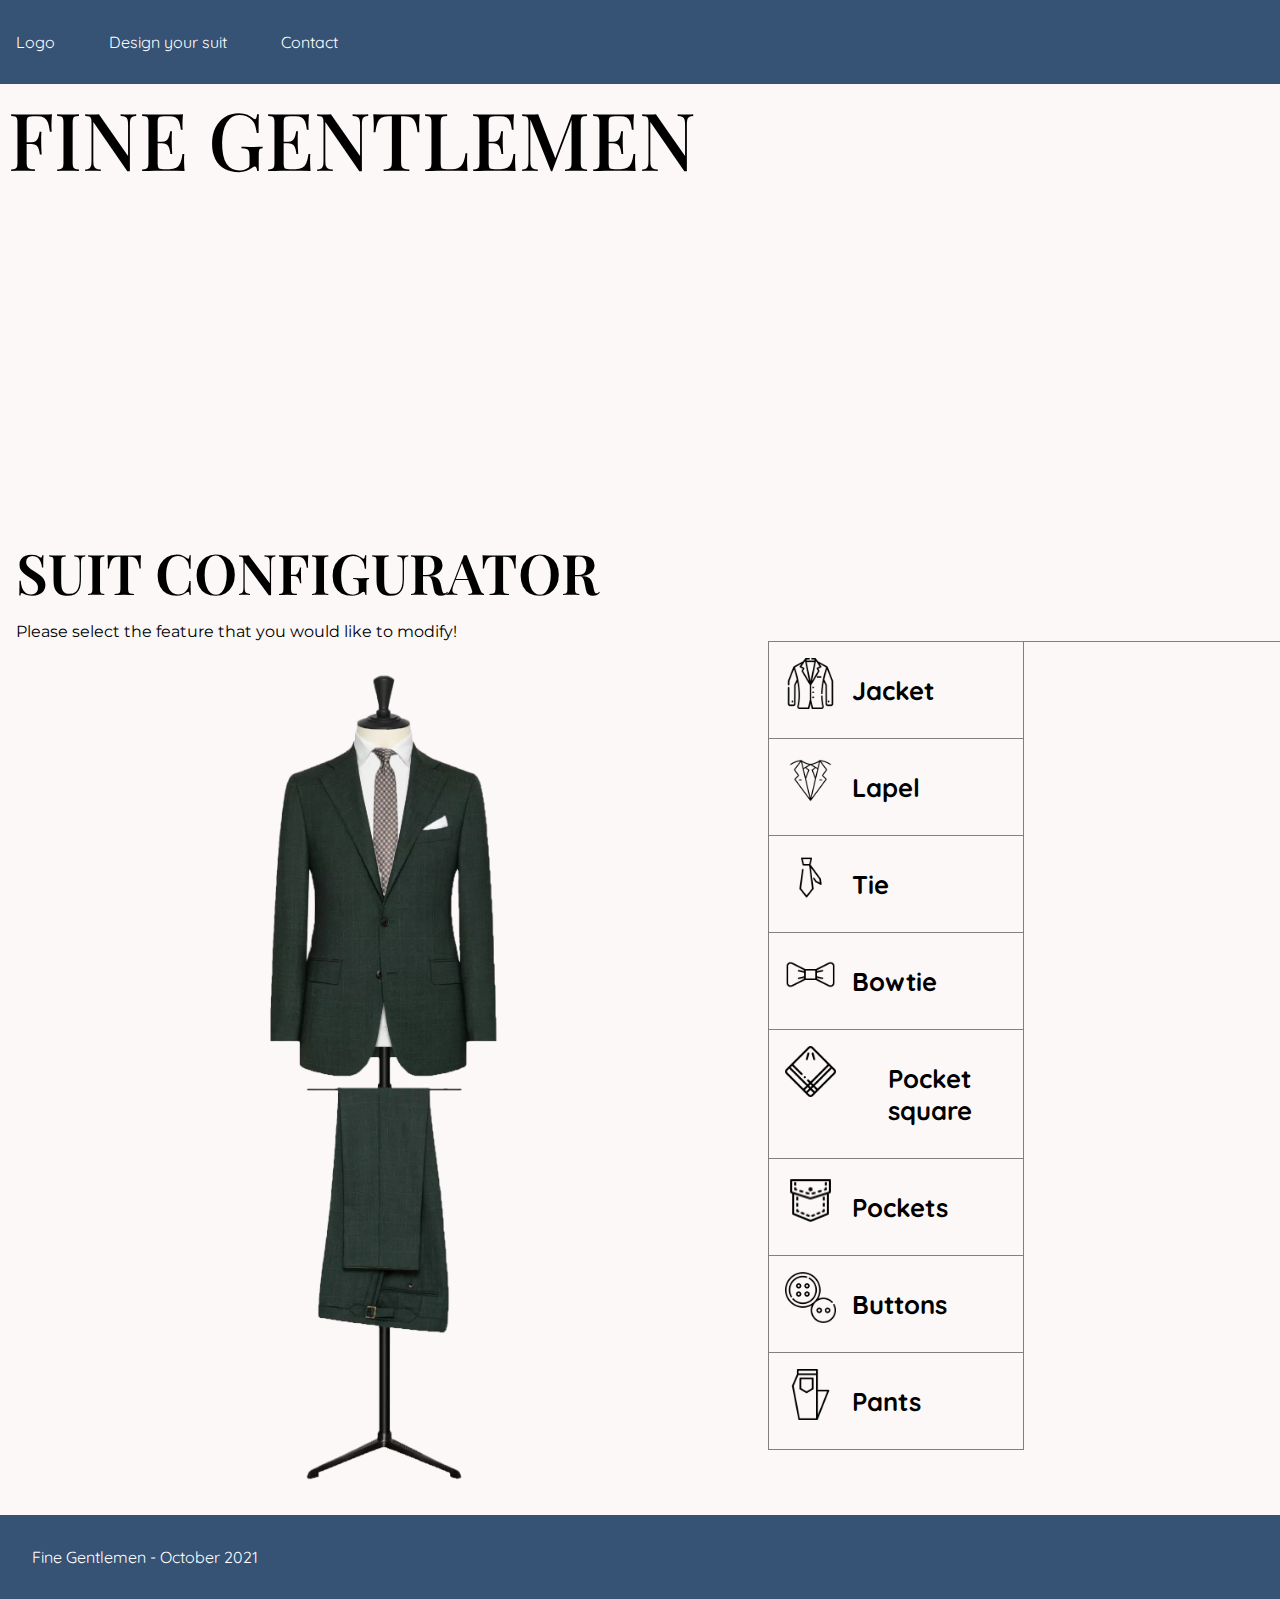
==== commit e2a6a186: "Almost done - Colors missing :(" ====
--- a/index.html
+++ b/index.html
@@ -31,36 +31,15 @@
 
       <h2 class="xl-text">SUIT CONFIGURATOR</h2>
       <p>Please select the feature that you would like to modify!</p>
-      <button onclick="togglePockets()">Show Pockets</button>
+      <!-- <button onclick="togglePockets()">Show Pockets</button>
       <button onclick="toggleButton()">Show Button</button>
       <button onclick="toggleLapel()">Show Lapel</button>
       <button onclick="togglePocketsquare()">Show Pocketsquare</button>
       <button onclick="toggleTie()">Show Tie</button>
-      <button onclick="toggleBowtie()">Show Bowtie</button>
+      <button onclick="toggleBowtie()">Show Bowtie</button> -->
       <section id="configurator">
         <div id="product-preview">
           <!-- SVG and images inserted here -->
-
-          <!-- <img id="Layer1" src="images/Suit1.png" alt="Basic suit" class="basic" data-feature="basic" />
-          <div id="myPockets">
-          <img id="Layer2" src="images/Suit2.png" alt="Pockets" class="basic" data-feature="basic" />
-          </div>
-            <div id="myButton">
-          <img id="Layer3" src="images/Suit3.png" alt="Button" class="basic" data-feature="basic" />
-            </div>
-            <div id="myLapel">
-          <img id="Layer4" src="images/Suit4.png" alt="Lapel" class="basic" data-feature="basic" />
-            </div>
-            <div id="myHandkerchief">
-          <img id="Layer5" src="images/Suit5.png" alt="Handkerchief" class="basic" data-feature="basic" />
-            </div>
-                <div id="myTie">
-          <img id="Layer6" src="images/Suit6.png" alt="Tie" class="basic" data-feature="basic" />
-            </div>
-            <div id="myBowtie">
-          <img id="Layer7" src="images/Suit7.png" alt="Bowtie" class="basic" data-feature="basic" />
-            </div>
-        </div> -->
         </div>
 
         <div id="menu">
@@ -232,18 +211,20 @@
             <div class="flyout-panel" data-feature="pockets">
               <div class="flyout-header"><h3 class="menu-header-text">Pocket Flaps</h3></div>
               <div class="flyout-content">
-                <input type="radio" id="pockets-false" name="radio-pockets" value="pockets-false" checked />
-                <label for="lapel-false">No thanks</label><br />
-                <input type="radio" id="pockets-true" name="radio-pockets" value="pockets-true" />
-                <label for="lapel-true">Yes please</label>
+                <input type="radio" id="pockets-false" name="radio-pockets" value="pockets-false" />
+                <label for="pockets-false">No thanks</label><br />
+                <input type="radio" id="pockets-true" name="radio-pockets" value="pockets-true" checked />
+                <label for="pockets-true">Yes please</label>
               </div>
             </div>
 
             <div class="flyout-panel" data-feature="buttons">
               <div class="flyout-header"><h3 class="menu-header-text">Buttons</h3></div>
               <div class="flyout-content">
-                <div class="option option-selected">1 button</div>
-                <div class="option">2 buttons</div>
+                <input type="radio" id="buttons-false" name="radio-buttons" value="pockets-false" />
+                <label for="buttons-false">1 button</label><br />
+                <input type="radio" id="buttons-true" name="radio-buttons" value="buttons-true" checked />
+                <label for="buttons-true">2 buttons</label>
               </div>
             </div>
 
--- a/style.css
+++ b/style.css
@@ -101,6 +101,12 @@
   font-weight: 400;
 }
 
+label {
+  font-family: "Montserrat", sans-serif;
+  font-weight: 400;
+  font-size: 1.2rem;
+}
+
 .splash-text {
   font-family: "Playfair Display", serif;
   font-size: 5rem;
@@ -281,10 +287,10 @@
   flex-wrap: wrap;
 }
 
-.color-active {
+/* .color-active {
   outline-offset: 2px;
   outline: 2px dashed grey;
-}
+} */
 
 .color {
   width: 2rem;
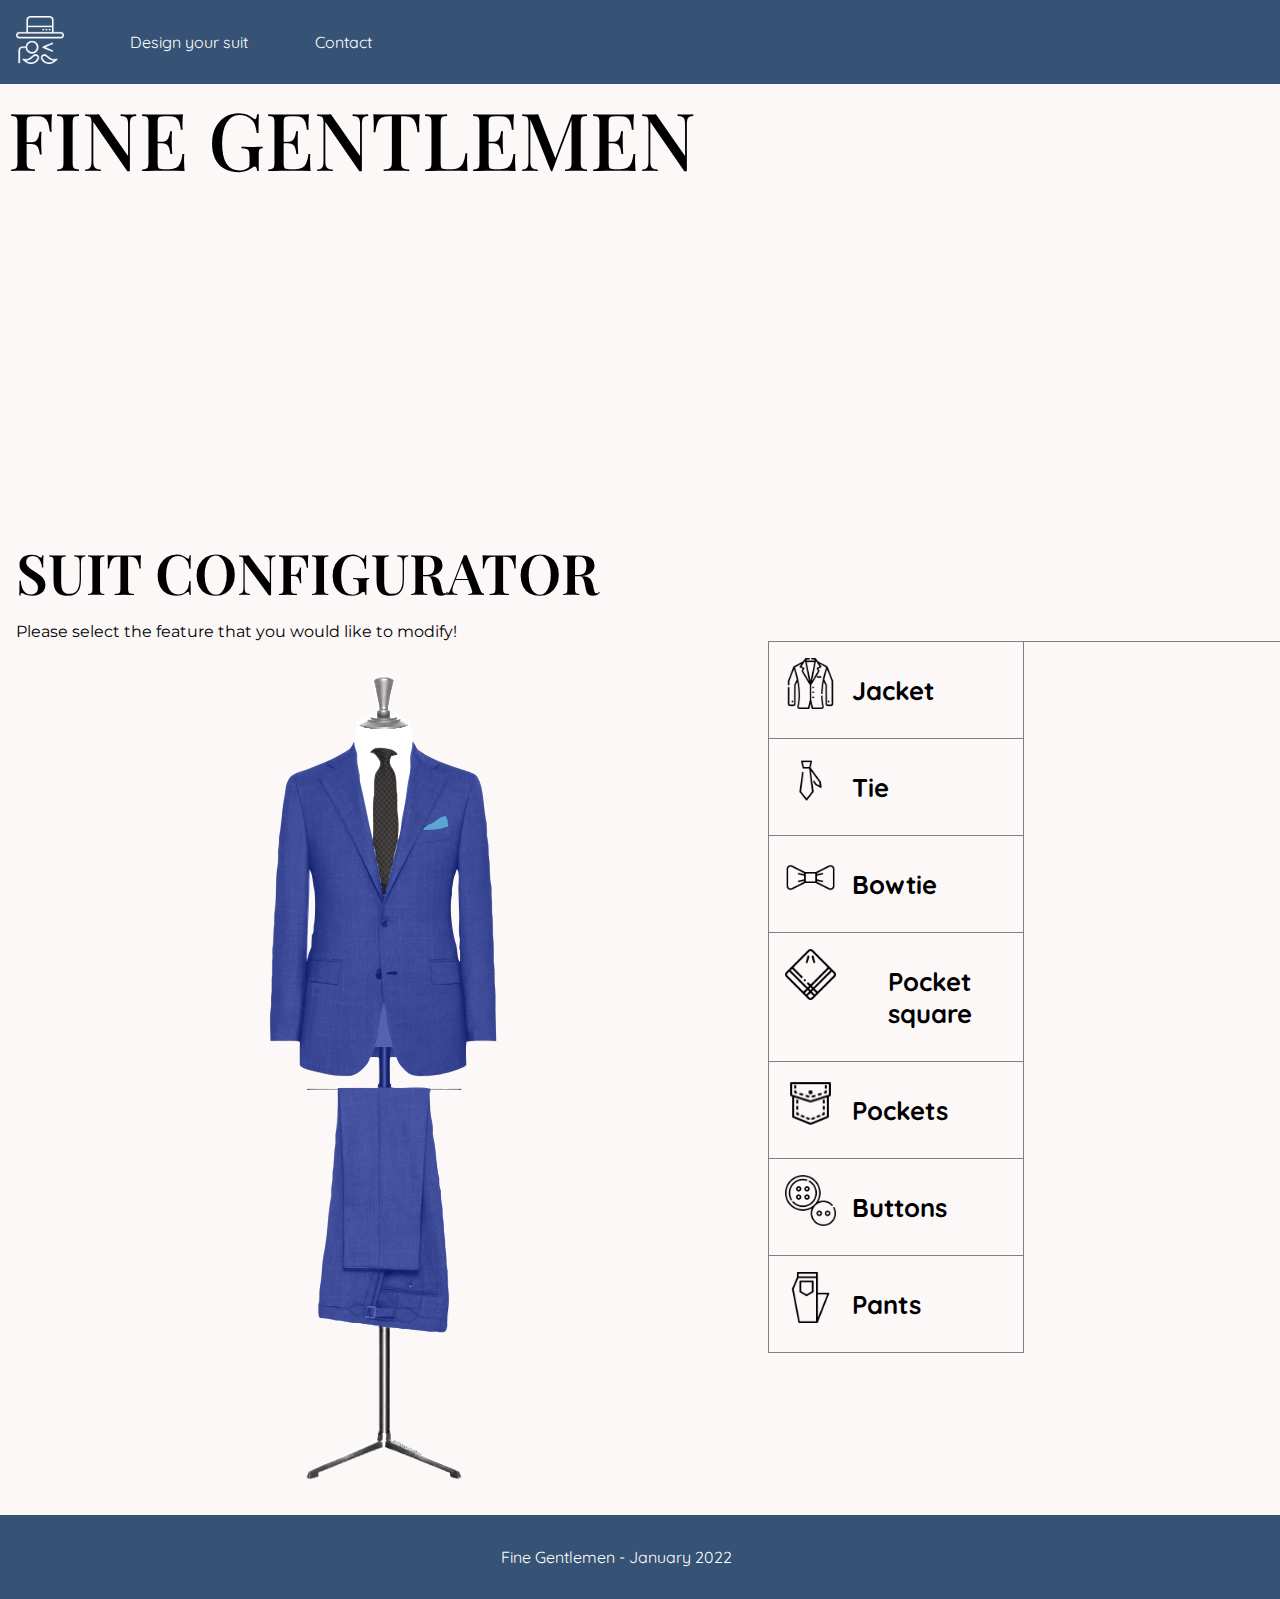
==== commit a9616cb1: "Configurator done" ====
--- a/index.html
+++ b/index.html
@@ -16,7 +16,9 @@
   <body>
     <header>
       <nav>
-        <a class="nav-text" href="index.html">Logo</a>
+        <a class="nav-text" href="index.html">
+          <img class="logo-img" src="images/logo.png" alt="Man with hat and monocle" />
+        </a>
         <a class="nav-text" href="#configurator">Design your suit</a>
         <a class="nav-text" href="contact.html">Contact</a>
       </nav>
@@ -31,12 +33,6 @@
 
       <h2 class="xl-text">SUIT CONFIGURATOR</h2>
       <p>Please select the feature that you would like to modify!</p>
-      <!-- <button onclick="togglePockets()">Show Pockets</button>
-      <button onclick="toggleButton()">Show Button</button>
-      <button onclick="toggleLapel()">Show Lapel</button>
-      <button onclick="togglePocketsquare()">Show Pocketsquare</button>
-      <button onclick="toggleTie()">Show Tie</button>
-      <button onclick="toggleBowtie()">Show Bowtie</button> -->
       <section id="configurator">
         <div id="product-preview">
           <!-- SVG and images inserted here -->
@@ -44,13 +40,6 @@
 
         <div id="menu">
           <ul id="attribute-panel">
-            <!-- <li class="attribute" data-feature="fabric">
-              <div class="attribute-header">
-                <img class="attribute-img" src="images/fabricsIcon.png" alt="Fabrics Icon" />
-                <h4 class="menu-text">Fabric</h4>
-              </div>
-            </li> -->
-
             <li class="attribute" data-feature="jacket">
               <div class="attribute-header">
                 <img class="attribute-img" src="images/suitIcon.png" alt="Suit Icon" />
@@ -58,13 +47,6 @@
               </div>
             </li>
 
-            <li class="attribute" data-feature="lapel">
-              <div class="attribute-header">
-                <img class="attribute-img" src="images/LapelIcon.png" alt="Lapel Icon" />
-                <h4 class="menu-text">Lapel</h4>
-              </div>
-            </li>
-
             <li class="attribute" data-feature="tie">
               <div class="attribute-header">
                 <img class="attribute-img" src="images/tieIcon.png" alt="" />
@@ -81,7 +63,7 @@
 
             <li class="attribute" data-feature="pocketsquare">
               <div class="attribute-header">
-                <img class="attribute-img" src="images/handkerchiefIcon.png" alt="" />
+                <img class="attribute-img" src="images/pocketsquareIcon.png" alt="" />
                 <h4 class="menu-text">Pocket square</h4>
               </div>
             </li>
@@ -109,59 +91,121 @@
           </ul>
 
           <div id="flyout-menu">
-            <!-- <div class="flyout-panel flyout-panel-display" data-feature="fabric">
-              <div class="flyout-header"><h3 class="menu-header-text">Fabric</h3></div>
-              <div class="flyout-content">
-                <input type="radio" id="fabric-false" name="radio-fabric" value="fabric-plain" checked />
-                <label for="fabric-false">Plain</label><br />
-                <input type="radio" id="fabric-true" name="radio-fabric" value="fabric-checkered" />
-                <label for="fabric-true">Checkered</label>
-              </div>
-            </div> -->
-
             <div class="flyout-panel" data-feature="jacket">
               <div class="flyout-header"><h3 class="menu-header-text">Jacket</h3></div>
               <div class="flyout-content">
                 <div class="color-swatches">
-                  <div class="color black"></div>
-                  <div class="color darkblue color-active"></div>
-                  <div class="color lightblue"></div>
-                  <div class="color mint"></div>
-                  <div class="color green"></div>
-                  <div class="color white"></div>
-                  <div class="color pink"></div>
-                  <div class="color purple"></div>
+                  <label class="color">
+                    <input type="radio" value="black" name="jacket-color" />
+                    <span class="check black" />
+                  </label>
+
+                  <label class="color">
+                    <input type="radio" value="darkblue" checked name="jacket-color" />
+                    <span class="check darkblue" />
+                  </label>
+
+                  <label class="color">
+                    <input type="radio" value="lightblue" name="jacket-color" />
+                    <span class="check lightblue" />
+                  </label>
+
+                  <label class="color">
+                    <input type="radio" value="mint" name="jacket-color" />
+                    <span class="check mint" />
+                  </label>
+
+                  <label class="color">
+                    <input type="radio" value="green" name="jacket-color" />
+                    <span class="check green" />
+                  </label>
+
+                  <label class="color">
+                    <input type="radio" value="red" name="jacket-color" />
+                    <span class="check red" />
+                  </label>
+
+                  <label class="color">
+                    <input type="radio" value="orange" name="jacket-color" />
+                    <span class="check orange" />
+                  </label>
+
+                  <label class="color">
+                    <input type="radio" value="pink" name="jacket-color" />
+                    <span class="check pink" />
+                  </label>
+
+                  <label class="color">
+                    <input type="radio" value="purple" name="jacket-color" />
+                    <span class="check purple" />
+                  </label>
+
+                  <label class="color">
+                    <input type="radio" value="grey" name="jacket-color" />
+                    <span class="check grey" />
+                  </label>
                 </div>
-              </div>
-            </div>
-
-            <div class="flyout-panel" data-feature="lapel">
-              <div class="flyout-header"><h3 class="menu-header-text">Lapel</h3></div>
-              <div class="flyout-content">
-                <input type="radio" id="lapel-false" name="radio-lapel" value="lapel-standard" checked />
-                <label for="lapel-false">Standard</label><br />
-                <input type="radio" id="lapel-true" name="radio-lapel" value="lapel-wide" />
-                <label for="lapel-true">Wide</label>
               </div>
             </div>
 
             <div class="flyout-panel" data-feature="tie">
               <div class="flyout-header"><h3 class="menu-header-text">Tie</h3></div>
               <div class="flyout-content">
-                <input type="radio" id="tie-false" name="radio-tie" value="tie-false" />
+                <input type="radio" class="radio-flyout" id="tie-false" name="radio-tie" value="tie-false" />
                 <label for="tie-false">No thanks</label><br />
-                <input type="radio" id="tie-true" name="radio-tie" value="tie-true" checked />
+                <input type="radio" class="radio-flyout" id="tie-true" name="radio-tie" value="tie-true" checked />
                 <label for="tie-true">Yes please</label>
 
-                <div class="color-swatches">
-                  <div class="color black color-active"></div>
-                  <div class="color darkblue"></div>
-                  <div class="color lightblue"></div>
-                  <div class="color mint"></div>
-                  <div class="color green"></div>
-                  <div class="color white"></div>
-                  <div class="color pink"></div>
-                  <div class="color purple"></div>
+                <div class="color-swatches tie-swatches">
+                  <label class="color">
+                    <input type="radio" value="black" checked name="tie-color" />
+                    <span class="check black" />
+                  </label>
+
+                  <label class="color">
+                    <input type="radio" value="darkblue" name="tie-color" />
+                    <span class="check darkblue" />
+                  </label>
+
+                  <label class="color">
+                    <input type="radio" value="lightblue" name="tie-color" />
+                    <span class="check lightblue" />
+                  </label>
+
+                  <label class="color">
+                    <input type="radio" value="mint" name="tie-color" />
+                    <span class="check mint" />
+                  </label>
+
+                  <label class="color">
+                    <input type="radio" value="green" name="tie-color" />
+                    <span class="check green" />
+                  </label>
+
+                  <label class="color">
+                    <input type="radio" value="red" name="tie-color" />
+                    <span class="check red" />
+                  </label>
+
+                  <label class="color">
+                    <input type="radio" value="orange" name="tie-color" />
+                    <span class="check orange" />
+                  </label>
+
+                  <label class="color">
+                    <input type="radio" value="pink" name="tie-color" />
+                    <span class="check pink" />
+                  </label>
+
+                  <label class="color">
+                    <input type="radio" value="purple" name="tie-color" />
+                    <span class="check purple" />
+                  </label>
+
+                  <label class="color">
+                    <input type="radio" value="grey" name="tie-color" />
+                    <span class="check grey" />
+                  </label>
                 </div>
               </div>
             </div>
@@ -169,20 +213,61 @@
             <div class="flyout-panel" data-feature="bowtie">
               <div class="flyout-header"><h3 class="menu-header-text">Bowtie</h3></div>
               <div class="flyout-content">
-                <input type="radio" id="bowtie-false" name="radio-bowtie" value="bowtie-false" checked />
+                <input type="radio" class="radio-flyout" id="bowtie-false" name="radio-bowtie" value="bowtie-false" checked />
                 <label for="bowtie-false">No thanks</label><br />
-                <input type="radio" id="bowtie-true" name="radio-bowtie" value="bowtie-true" />
+                <input type="radio" class="radio-flyout" id="bowtie-true" name="radio-bowtie" value="bowtie-true" />
                 <label for="bowtie-true">Yes please</label>
 
-                <div class="color-swatches">
-                  <div class="color black color-active"></div>
-                  <div class="color darkblue"></div>
-                  <div class="color lightblue"></div>
-                  <div class="color mint"></div>
-                  <div class="color green"></div>
-                  <div class="color white"></div>
-                  <div class="color pink"></div>
-                  <div class="color purple"></div>
+                <div class="color-swatches bowtie-swatches">
+                  <label class="color">
+                    <input type="radio" value="black" checked name="bowtie-color" />
+                    <span class="check black" />
+                  </label>
+
+                  <label class="color">
+                    <input type="radio" value="darkblue" name="bowtie-color" />
+                    <span class="check darkblue" />
+                  </label>
+
+                  <label class="color">
+                    <input type="radio" value="lightblue" name="bowtie-color" />
+                    <span class="check lightblue" />
+                  </label>
+
+                  <label class="color">
+                    <input type="radio" value="mint" name="bowtie-color" />
+                    <span class="check mint" />
+                  </label>
+
+                  <label class="color">
+                    <input type="radio" value="green" name="bowtie-color" />
+                    <span class="check green" />
+                  </label>
+
+                  <label class="color">
+                    <input type="radio" value="red" name="bowtie-color" />
+                    <span class="check red" />
+                  </label>
+
+                  <label class="color">
+                    <input type="radio" value="orange" name="bowtie-color" />
+                    <span class="check orange" />
+                  </label>
+
+                  <label class="color">
+                    <input type="radio" value="pink" name="bowtie-color" />
+                    <span class="check pink" />
+                  </label>
+
+                  <label class="color">
+                    <input type="radio" value="purple" name="bowtie-color" />
+                    <span class="check purple" />
+                  </label>
+
+                  <label class="color">
+                    <input type="radio" value="grey" name="bowtie-color" />
+                    <span class="check grey" />
+                  </label>
                 </div>
               </div>
             </div>
@@ -190,20 +275,61 @@
             <div class="flyout-panel" data-feature="pocketsquare">
               <div class="flyout-header"><h3 class="menu-header-text">Pocket square</h3></div>
               <div class="flyout-content">
-                <input type="radio" id="pocketsquare-false" name="radio-pocketsquare" value="pocketsquare-false" />
+                <input type="radio" class="radio-flyout" id="pocketsquare-false" name="radio-pocketsquare" value="pocketsquare-false" />
                 <label for="pocketsquare-false">No thanks</label><br />
-                <input type="radio" id="pocketsquare-true" name="radio-pocketsquare" value="pocketsquare-true" checked />
+                <input type="radio" class="radio-flyout" id="pocketsquare-true" name="radio-pocketsquare" value="pocketsquare-true" checked />
                 <label for="pocketsquare-true">Yes please</label>
 
-                <div class="color-swatches">
-                  <div class="color black"></div>
-                  <div class="color darkblue"></div>
-                  <div class="color lightblue"></div>
-                  <div class="color mint"></div>
-                  <div class="color green"></div>
-                  <div class="color white color-active"></div>
-                  <div class="color pink"></div>
-                  <div class="color purple"></div>
+                <div class="color-swatches pocketsquare-swatches">
+                  <label class="color">
+                    <input type="radio" value="black" name="pocketsquare-color" />
+                    <span class="check black" />
+                  </label>
+
+                  <label class="color">
+                    <input type="radio" value="darkblue" name="pocketsquare-color" />
+                    <span class="check darkblue" />
+                  </label>
+
+                  <label class="color">
+                    <input type="radio" value="lightblue" checked name="pocketsquare-color" />
+                    <span class="check lightblue" />
+                  </label>
+
+                  <label class="color">
+                    <input type="radio" value="mint" name="pocketsquare-color" />
+                    <span class="check mint" />
+                  </label>
+
+                  <label class="color">
+                    <input type="radio" value="green" name="pocketsquare-color" />
+                    <span class="check green" />
+                  </label>
+
+                  <label class="color">
+                    <input type="radio" value="red" name="pocketsquare-color" />
+                    <span class="check red" />
+                  </label>
+
+                  <label class="color">
+                    <input type="radio" value="orange" name="pocketsquare-color" />
+                    <span class="check orange" />
+                  </label>
+
+                  <label class="color">
+                    <input type="radio" value="pink" name="pocketsquare-color" />
+                    <span class="check pink" />
+                  </label>
+
+                  <label class="color">
+                    <input type="radio" value="purple" name="pocketsquare-color" />
+                    <span class="check purple" />
+                  </label>
+
+                  <label class="color">
+                    <input type="radio" value="grey" name="pocketsquare-color" />
+                    <span class="check grey" />
+                  </label>
                 </div>
               </div>
             </div>
@@ -211,9 +337,9 @@
             <div class="flyout-panel" data-feature="pockets">
               <div class="flyout-header"><h3 class="menu-header-text">Pocket Flaps</h3></div>
               <div class="flyout-content">
-                <input type="radio" id="pockets-false" name="radio-pockets" value="pockets-false" />
+                <input type="radio" class="radio-flyout" id="pockets-false" name="radio-pockets" value="pockets-false" />
                 <label for="pockets-false">No thanks</label><br />
-                <input type="radio" id="pockets-true" name="radio-pockets" value="pockets-true" checked />
+                <input type="radio" class="radio-flyout" id="pockets-true" name="radio-pockets" value="pockets-true" checked />
                 <label for="pockets-true">Yes please</label>
               </div>
             </div>
@@ -221,9 +347,9 @@
             <div class="flyout-panel" data-feature="buttons">
               <div class="flyout-header"><h3 class="menu-header-text">Buttons</h3></div>
               <div class="flyout-content">
-                <input type="radio" id="buttons-false" name="radio-buttons" value="pockets-false" />
+                <input type="radio" class="radio-flyout" id="buttons-false" name="radio-buttons" value="buttons-false" />
                 <label for="buttons-false">1 button</label><br />
-                <input type="radio" id="buttons-true" name="radio-buttons" value="buttons-true" checked />
+                <input type="radio" class="radio-flyout" id="buttons-true" name="radio-buttons" value="buttons-true" checked />
                 <label for="buttons-true">2 buttons</label>
               </div>
             </div>
@@ -232,14 +358,55 @@
               <div class="flyout-header"><h3 class="menu-header-text">Pants</h3></div>
               <div class="flyout-content">
                 <div class="color-swatches">
-                  <div class="color black"></div>
-                  <div class="color darkblue color-active"></div>
-                  <div class="color lightblue"></div>
-                  <div class="color mint"></div>
-                  <div class="color green"></div>
-                  <div class="color white"></div>
-                  <div class="color pink"></div>
-                  <div class="color purple"></div>
+                  <label class="color">
+                    <input type="radio" value="black" name="pants-color" />
+                    <span class="check black" />
+                  </label>
+
+                  <label class="color">
+                    <input type="radio" value="darkblue" checked name="pants-color" />
+                    <span class="check darkblue" />
+                  </label>
+
+                  <label class="color">
+                    <input type="radio" value="lightblue" name="pants-color" />
+                    <span class="check lightblue" />
+                  </label>
+
+                  <label class="color">
+                    <input type="radio" value="mint" name="pants-color" />
+                    <span class="check mint" />
+                  </label>
+
+                  <label class="color">
+                    <input type="radio" value="green" name="pants-color" />
+                    <span class="check green" />
+                  </label>
+
+                  <label class="color">
+                    <input type="radio" value="red" name="pants-color" />
+                    <span class="check red" />
+                  </label>
+
+                  <label class="color">
+                    <input type="radio" value="orange" name="pants-color" />
+                    <span class="check orange" />
+                  </label>
+
+                  <label class="color">
+                    <input type="radio" value="pink" name="pants-color" />
+                    <span class="check pink" />
+                  </label>
+
+                  <label class="color">
+                    <input type="radio" value="purple" name="pants-color" />
+                    <span class="check purple" />
+                  </label>
+
+                  <label class="color">
+                    <input type="radio" value="grey" name="pants-color" />
+                    <span class="check grey" />
+                  </label>
                 </div>
               </div>
             </div>
@@ -249,7 +416,7 @@
     </main>
 
     <footer>
-      <p class="nav-text">Fine Gentlemen - October 2021</p>
+      <p class="nav-text">Fine Gentlemen - January 2022</p>
     </footer>
     <script src="script.js"></script>
   </body>
--- a/style.css
+++ b/style.css
@@ -11,12 +11,6 @@
 img {
   width: 100%;
 }
-
-/* #product-preview {
-  height: 20rem;
-  width: 20rem;
-  margin-left: 16rem;
-} */
 
 #layer1 {
   position: relative;
@@ -33,47 +27,30 @@
   position: absolute;
 }
 
-/* #layer2 {
-  top: 68rem;
-  left: 19em;
-  width: 14rem;
-}
-
-#layer3 {
-  top: 68rem;
-  left: 25rem;
-  width: 3rem;
-}
-#layer4 {
-  top: 49rem;
-  left: 18.2rem;
-  width: 16rem;
-  height: 14em;
-}
-#layer5 {
-  top: 55rem;
-  left: 29rem;
-  width: 3rem;
-  height: 2rem;
-}
-#layer6 {
-  top: 49.3rem;
-  left: 24.6rem;
-  width: 3rem;
-  height: 13rem;
-}
-#layer7 {
-  top: 49.3rem;
-  left: 23.3rem;
-  width: 6rem;
-  height: 3rem;
-} */
+.hidden {
+  display: none;
+}
 
 /* GENERAL STYLING */
 header {
   background-color: #365275;
   color: white;
-  padding: 2rem 1rem;
+  padding: 1rem;
+}
+
+nav {
+  display: inline;
+  height: 100%;
+  vertical-align: middle;
+}
+
+nav a {
+  display: inline-block;
+  vertical-align: middle;
+}
+
+nav a:hover {
+  color: #000;
 }
 
 main {
@@ -84,6 +61,7 @@
   background-color: #365275;
   color: white;
   padding: 2rem 1rem;
+  text-align: center;
 }
 
 ul,
@@ -95,6 +73,7 @@
   text-decoration: none;
 }
 
+/* FONTS & TYPOGRAPHY */
 p {
   margin-left: 1rem;
   font-family: "Montserrat", sans-serif;
@@ -104,23 +83,19 @@
 label {
   font-family: "Montserrat", sans-serif;
   font-weight: 400;
-  font-size: 1.2rem;
+  font-size: 1rem;
 }
 
 .splash-text {
   font-family: "Playfair Display", serif;
-  font-size: 5rem;
+  font-size: 3rem;
   margin-left: 0.5rem;
   font-weight: 500;
 }
 
-.ivory {
-  color: ivory;
-}
-
 .xl-text {
   font-family: "Playfair Display", serif;
-  font-size: 3.5rem;
+  font-size: 2rem;
   margin-left: 1rem;
   padding-bottom: 1%;
   font-weight: 600;
@@ -136,14 +111,42 @@
 
 .menu-header-text {
   font-family: "Quicksand", sans-serif;
-  font-size: 2.3rem;
+  font-size: 1.5rem;
   padding: 1rem 0 1rem 1rem;
 }
 
 .menu-text {
   font-family: "Quicksand", sans-serif;
-  font-size: 1.6rem;
-  padding: 1rem 1rem 1rem;
+
+  display: none;
+}
+
+@media (min-width: 768px) {
+  label {
+    font-size: 1.2rem;
+  }
+
+  .splash-text {
+    font-size: 5rem;
+  }
+
+  .xl-text {
+    font-size: 3.5rem;
+  }
+
+  .med-text {
+    font-size: 2.5rem;
+  }
+
+  .menu-header-text {
+    font-size: 2.3rem;
+  }
+
+  .menu-text {
+    display: block;
+    padding: 1rem 1rem 1rem;
+    font-size: 1.6rem;
+  }
 }
 
 .attribute-header {
@@ -155,7 +158,13 @@
   font-family: "Quicksand", sans-serif;
   font-size: 1rem;
   color: white;
-  margin-right: 4%;
+  margin-right: 5%;
+}
+
+.logo-img {
+  filter: invert(100%);
+  width: 3rem;
+  height: 3rem;
 }
 
 .flyout-content {
@@ -200,12 +209,12 @@
 /* CONFIGURATOR */
 #configurator {
   display: grid;
-  grid-template-columns: 3fr 2fr;
+  grid-template-columns: 1fr 1fr;
 }
 
 #menu {
   display: grid;
-  grid-template-columns: 1fr 1fr;
+  grid-template-columns: 1fr 2fr;
 }
 
 #product-preview {
@@ -217,7 +226,7 @@
 }
 
 #suit_svg {
-  max-width: 300px;
+  max-width: 150px;
 }
 
 .attribute-header {
@@ -226,8 +235,29 @@
 }
 
 .attribute-img {
-  width: 4vw;
-  height: 4vw;
+  width: 10vw;
+  height: 10vw;
+}
+
+@media (min-width: 768px) {
+  #configurator {
+    display: grid;
+    grid-template-columns: 3fr 2fr;
+  }
+
+  #menu {
+    display: grid;
+    grid-template-columns: 1fr 1fr;
+  }
+
+  .attribute-img {
+    width: 4vw;
+    height: 4vw;
+  }
+
+  #suit_svg {
+    max-width: 300px;
+  }
 }
 
 #flyout-menu {
@@ -236,20 +266,33 @@
 
 .flyout-panel {
   position: absolute;
-  transform: translateX(100%);
+  transform: translateX(152%);
   transition: transform 0.3s;
-  width: 20vw;
+  width: 33vw;
 }
 
 .flyout-panel-display {
   transform: translateX(0%);
 }
 
+@media (min-width: 768px) {
+  .flyout-panel {
+    position: absolute;
+    transform: translateX(100%);
+    transition: transform 0.3s;
+    width: 20vw;
+  }
+
+  .flyout-panel-display {
+    transform: translateX(0%);
+  }
+}
+
 .feature-chosen {
-  stroke-dasharray: 5;
+  stroke-dasharray: 10;
   stroke: black;
-  /*stroke-dashoffset: 1000;*/
-  animation: dash 30s linear alternate infinite;
+  stroke-width: 3px;
+  animation: dash 30s linear reverse infinite;
 }
 
 @keyframes dash {
@@ -287,50 +330,133 @@
   flex-wrap: wrap;
 }
 
-/* .color-active {
+/* Customize label for colored radio buttons */
+.color {
+  display: block;
+  position: relative;
+  padding-left: 3rem;
+  margin: 1.2rem 0;
+  cursor: pointer;
+  user-select: none;
+}
+
+/* Hide default radio button */
+.color input {
+  position: absolute;
+  opacity: 0;
+  cursor: pointer;
+  height: 0;
+  width: 0;
+}
+
+/* Custom radio buttons */
+.check {
+  position: absolute;
+  top: 0;
+  left: 0;
+  height: 1.5rem;
+  width: 1.5rem;
+  background-color: #eee;
+  border-radius: 50%;
+}
+
+/* When the radio button is checked, add circle */
+.color input:checked ~ .check {
   outline-offset: 2px;
-  outline: 2px dashed grey;
-} */
-
-.color {
-  width: 2rem;
-  height: 2rem;
-  border-radius: 50%;
-  flex: 0 0 auto;
-  margin: 0.8rem;
+  outline: 1px solid rgb(87, 85, 85);
+}
+
+@media (min-width: 768px) {
+  .color {
+    display: block;
+    position: relative;
+    padding-left: 3.2rem;
+    margin: 1.6rem 0;
+  }
+
+  .check {
+    height: 2.5rem;
+    width: 2.5rem;
+  }
+
+  /* Create the indicator (dot- hidden when not checked) */
+  .check:after {
+    content: "";
+    position: absolute;
+    display: none;
+  }
+
+  /* Show the indicator (dot) when checked */
+  .color input:checked ~ .check:after {
+    display: block;
+  }
+
+  /* Style the indicator (dot) */
+  .color .check:after {
+    top: 0.85rem;
+    left: 0.9rem;
+    width: 0.7rem;
+    height: 0.7rem;
+    border-radius: 50%;
+    background: #eee;
+  }
+
+  /* Scale on mouse-over */
+  .color:hover input ~ .check {
+    scale: 1.25;
+    transition-duration: 0.2s;
+  }
 }
 
 /* COLORS */
 .black {
-  background-color: rgb(28, 26, 26);
+  background-color: rgb(26, 26, 26);
+  fill: rgb(26, 26, 26);
 }
 
 .darkblue {
   background-color: rgb(12, 32, 143);
+  fill: rgb(12, 32, 143);
+}
+
+.grey {
+  background-color: rgb(131, 131, 131);
+  fill: rgb(131, 131, 131);
 }
 
 .green {
   background-color: rgb(16, 99, 29);
+  fill: rgb(16, 99, 29);
 }
 
 .lightblue {
-  background-color: rgb(142, 225, 250);
+  background-color: rgb(98, 195, 225);
+  fill: rgb(98, 195, 225);
 }
 
 .mint {
-  background-color: rgb(131, 255, 214);
+  background-color: rgb(52, 216, 173);
+  fill: rgb(52, 216, 173);
+}
+
+.orange {
+  background-color: rgb(254, 138, 66);
+  fill: rgb(254, 138, 66);
 }
 
 .pink {
   background-color: rgb(227, 98, 162);
+  fill: rgb(227, 98, 162);
 }
 
 .purple {
   background-color: rgb(85, 15, 135);
-}
-
-.white {
-  background-color: rgb(240, 240, 240);
+  fill: rgb(85, 15, 135);
+}
+
+.red {
+  background-color: rgb(159, 22, 22);
+  fill: rgb(159, 22, 22);
 }
 
 /* CONTACT PAGE */
@@ -366,7 +492,7 @@
   border-radius: 10%;
 }
 
-@media (orientation: portrait) and (min-width: 600px) {
+@media (orientation: portrait) and (min-width: 768px) {
   .splash-text {
     font-size: 6rem;
   }
